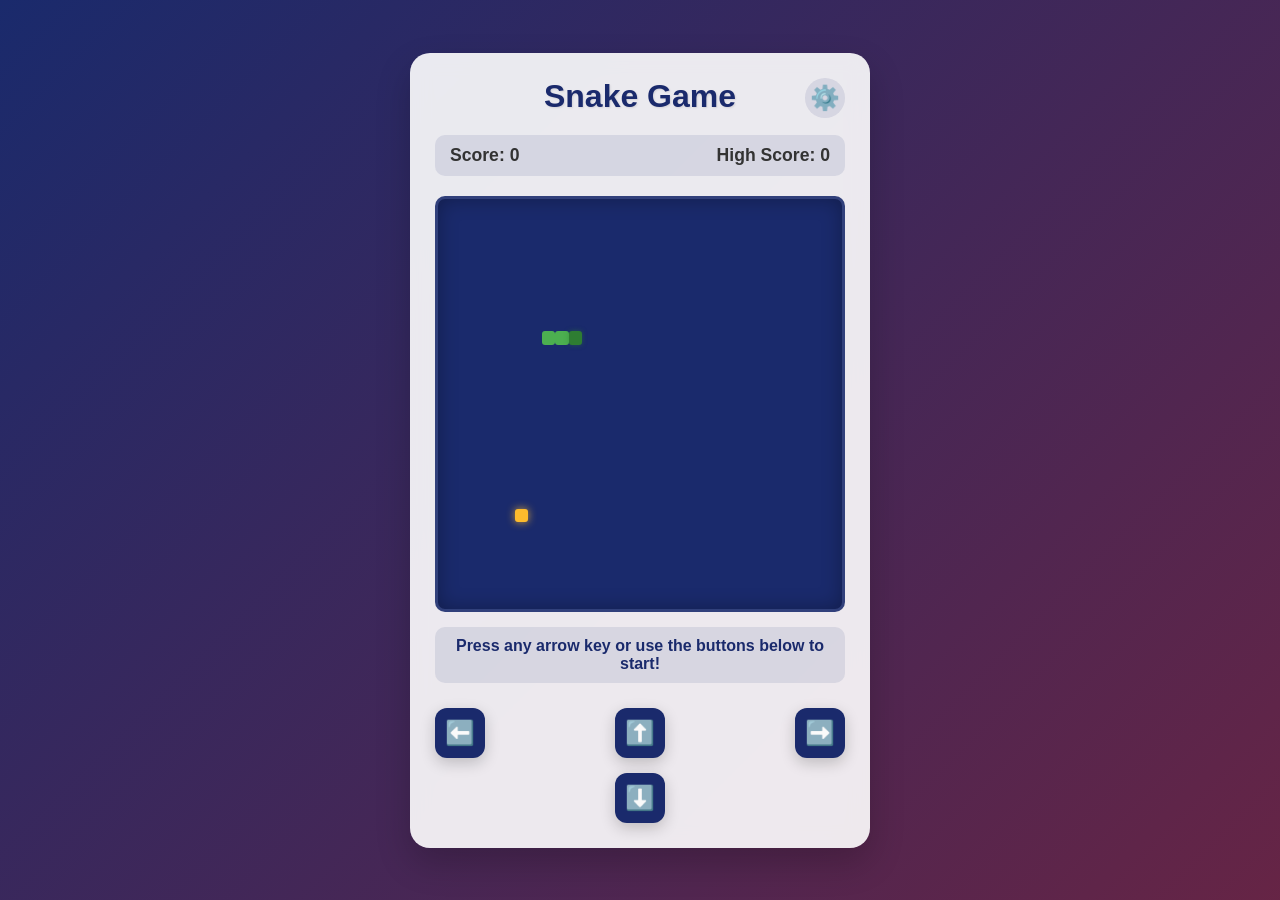
==== index.html @ b479d0c0 "Add Snake Game with customizable colors and 3-segment snake" ====
<!DOCTYPE html>
<html lang="en">
<head>
    <meta charset="UTF-8">
    <meta name="viewport" content="width=device-width, initial-scale=1.0">
    <title>Snake Game</title>
    <link rel="stylesheet" href="style.css">
</head>
<body>
    <div class="game-container">
        <h1>Snake Game</h1>
        
        <div class="settings-btn" id="settings-btn">⚙️</div>
        
        <div class="settings-panel" id="settings-panel">
            <h3>Game Settings</h3>
            <div class="setting">
                <label for="snake-color">Snake Color:</label>
                <div class="color-options">
                    <div class="color-option snake-color selected" data-color="#4CAF50" style="background-color: #4CAF50;"></div>
                    <div class="color-option snake-color" data-color="#3a86ff" style="background-color: #3a86ff;"></div>
                    <div class="color-option snake-color" data-color="#ff006e" style="background-color: #ff006e;"></div>
                    <div class="color-option snake-color" data-color="#ffbe0b" style="background-color: #ffbe0b;"></div>
                </div>
            </div>
            <div class="setting">
                <label for="food-color">Food Color:</label>
                <div class="color-options">
                    <div class="color-option food-color selected" data-color="#fdbb2d" style="background-color: #fdbb2d;"></div>
                    <div class="color-option food-color" data-color="#ff006e" style="background-color: #ff006e;"></div>
                    <div class="color-option food-color" data-color="#3a86ff" style="background-color: #3a86ff;"></div>
                    <div class="color-option food-color" data-color="#8338ec" style="background-color: #8338ec;"></div>
                </div>
            </div>
            <div class="setting">
                <label for="bg-color">Background Color:</label>
                <div class="color-options">
                    <div class="color-option bg-color selected" data-color="#1a2a6c" style="background-color: #1a2a6c;"></div>
                    <div class="color-option bg-color" data-color="#212837" style="background-color: #212837;"></div>
                    <div class="color-option bg-color" data-color="#3a0ca3" style="background-color: #3a0ca3;"></div>
                    <div class="color-option bg-color" data-color="#2b2d42" style="background-color: #2b2d42;"></div>
                </div>
            </div>
            <button id="close-settings">Apply & Close</button>
        </div>
        
        <div class="game-details">
            <div class="score">Score: <span id="score">0</span></div>
            <div class="high-score">High Score: <span id="high-score">0</span></div>
        </div>
        <div class="play-board"></div>
        <div class="start-message">Press any arrow key or use the buttons below to start!</div>
        <div class="controls">
            <div data-key="ArrowLeft" class="control-btn">⬅️</div>
            <div class="controls-group">
                <div data-key="ArrowUp" class="control-btn">⬆️</div>
                <div data-key="ArrowDown" class="control-btn">⬇️</div>
            </div>
            <div data-key="ArrowRight" class="control-btn">➡️</div>
        </div>
    </div>
    
    <script src="script.js"></script>
</body>
</html>
---- style.css ----
* {
    margin: 0;
    padding: 0;
    box-sizing: border-box;
    font-family: 'Segoe UI', Tahoma, Geneva, Verdana, sans-serif;
}

:root {
    --snake-color: #4CAF50;
    --snake-head-color: #2E7D32;
    --food-color: #fdbb2d;
    --board-color: #1a2a6c;
}

body {
    display: flex;
    align-items: center;
    justify-content: center;
    min-height: 100vh;
    background: linear-gradient(135deg, #1a2a6c, #b21f1f, #fdbb2d);
    background-size: 400% 400%;
    animation: gradient 15s ease infinite;
}

@keyframes gradient {
    0% {
        background-position: 0% 50%;
    }
    50% {
        background-position: 100% 50%;
    }
    100% {
        background-position: 0% 50%;
    }
}

.game-container {
    width: 90%;
    max-width: 460px;
    background: rgba(255, 255, 255, 0.9);
    border-radius: 20px;
    padding: 25px;
    box-shadow: 0 15px 35px rgba(0, 0, 0, 0.2);
    backdrop-filter: blur(10px);
    transition: all 0.3s ease;
    position: relative;
}

.game-container h1 {
    font-size: 2rem;
    text-align: center;
    color: #1a2a6c;
    margin-bottom: 20px;
    text-shadow: 1px 1px 2px rgba(0, 0, 0, 0.1);
}

.settings-btn {
    position: absolute;
    top: 25px;
    right: 25px;
    font-size: 1.5rem;
    cursor: pointer;
    background: rgba(26, 42, 108, 0.1);
    width: 40px;
    height: 40px;
    border-radius: 50%;
    display: flex;
    align-items: center;
    justify-content: center;
    transition: all 0.3s ease;
}

.settings-btn:hover {
    transform: rotate(30deg);
    background: rgba(26, 42, 108, 0.2);
}

.settings-panel {
    position: absolute;
    top: 0;
    left: 0;
    width: 100%;
    height: 100%;
    background: rgba(255, 255, 255, 0.97);
    border-radius: 20px;
    padding: 25px;
    z-index: 10;
    display: none;
    flex-direction: column;
    animation: fadeIn 0.3s ease;
}

.settings-panel.active {
    display: flex;
}

.settings-panel h3 {
    font-size: 1.5rem;
    color: #1a2a6c;
    margin-bottom: 20px;
    text-align: center;
}

.setting {
    margin-bottom: 20px;
}

.setting label {
    display: block;
    font-size: 1rem;
    color: #333;
    margin-bottom: 10px;
    font-weight: 600;
}

.color-options {
    display: flex;
    gap: 15px;
    flex-wrap: wrap;
}

.color-option {
    width: 40px;
    height: 40px;
    border-radius: 8px;
    cursor: pointer;
    transition: all 0.2s ease;
    border: 3px solid transparent;
}

.color-option:hover {
    transform: scale(1.1);
}

.color-option.selected {
    border-color: #333;
    transform: scale(1.1);
}

#close-settings {
    background: #4CAF50;
    color: white;
    border: none;
    padding: 12px 25px;
    font-size: 1.1rem;
    border-radius: 30px;
    cursor: pointer;
    box-shadow: 0 5px 15px rgba(0, 0, 0, 0.2);
    transition: all 0.2s ease;
    margin-top: auto;
    align-self: center;
}

#close-settings:hover {
    background: #2E7D32;
    transform: translateY(-3px);
}

.game-details {
    display: flex;
    justify-content: space-between;
    margin-bottom: 20px;
    font-size: 1.1rem;
    font-weight: 600;
    color: #333;
    background: rgba(26, 42, 108, 0.1);
    padding: 10px 15px;
    border-radius: 10px;
}

.score, .high-score {
    position: relative;
    transition: all 0.3s ease;
}

.score-updated {
    animation: scoreUpdate 0.3s ease;
}

@keyframes scoreUpdate {
    0% { transform: scale(1); }
    50% { transform: scale(1.3); color: #4CAF50; }
    100% { transform: scale(1); }
}

.play-board {
    width: 100%;
    height: 0;
    padding-bottom: 100%;
    position: relative;
    background: var(--board-color);
    border-radius: 10px;
    overflow: hidden;
    box-shadow: inset 0 0 20px rgba(0, 0, 0, 0.3);
    border: 3px solid rgba(255, 255, 255, 0.1);
}

.play-board .food {
    position: absolute;
    background: var(--food-color);
    width: 3.333%;
    height: 3.333%;
    border-radius: 3px;
    z-index: 2;
    box-shadow: 0 0 8px rgba(253, 187, 45, 0.8);
    transition: all 0.1s ease;
}

.play-board .snake {
    position: absolute;
    background: var(--snake-color);
    width: 3.333%;
    height: 3.333%;
    border-radius: 3px;
    z-index: 1;
    transition: all 0.1s ease;
}

.play-board .snake-head {
    position: absolute;
    background: var(--snake-head-color);
    width: 3.333%;
    height: 3.333%;
    border-radius: 3px;
    z-index: 3;
    box-shadow: 0 0 5px rgba(46, 125, 50, 0.5);
    transition: all 0.1s ease;
}

.game-over {
    position: absolute;
    top: 0;
    left: 0;
    width: 100%;
    height: 100%;
    background: rgba(0, 0, 0, 0.8);
    display: flex;
    flex-direction: column;
    justify-content: center;
    align-items: center;
    color: white;
    border-radius: 10px;
    animation: fadeIn 0.5s ease;
}

@keyframes fadeIn {
    from { opacity: 0; }
    to { opacity: 1; }
}

.game-over h2 {
    font-size: 2.5rem;
    margin-bottom: 15px;
    color: #fdbb2d;
    text-shadow: 0 0 10px rgba(253, 187, 45, 0.5);
}

.game-over p {
    font-size: 1.2rem;
    margin-bottom: 25px;
}

.game-over button {
    background: #4CAF50;
    color: white;
    border: none;
    padding: 12px 25px;
    font-size: 1.1rem;
    border-radius: 30px;
    cursor: pointer;
    box-shadow: 0 5px 15px rgba(0, 0, 0, 0.3);
    transition: all 0.2s ease;
}

.game-over button:hover {
    background: #2E7D32;
    transform: translateY(-3px);
    box-shadow: 0 8px 20px rgba(0, 0, 0, 0.4);
}

.game-over button:active {
    transform: translateY(0);
    box-shadow: 0 3px 10px rgba(0, 0, 0, 0.3);
}

.start-message {
    text-align: center;
    margin-top: 15px;
    margin-bottom: 15px;
    color: #1a2a6c;
    font-weight: 600;
    font-size: 1rem;
    padding: 10px;
    background: rgba(26, 42, 108, 0.1);
    border-radius: 10px;
    animation: pulse 2s infinite;
}

@keyframes pulse {
    0% {
        opacity: 0.8;
    }
    50% {
        opacity: 1;
    }
    100% {
        opacity: 0.8;
    }
}

.controls {
    display: flex;
    justify-content: space-between;
    margin-top: 25px;
}

.control-btn {
    background: #1a2a6c;
    color: white;
    border: none;
    height: 50px;
    width: 50px;
    border-radius: 12px;
    display: flex;
    align-items: center;
    justify-content: center;
    cursor: pointer;
    font-size: 1.5rem;
    box-shadow: 0 5px 15px rgba(0, 0, 0, 0.2);
    user-select: none;
    transition: all 0.2s ease;
}

.controls-group {
    display: flex;
    flex-direction: column;
    gap: 15px;
}

.control-btn:active {
    transform: scale(0.9) translateY(3px);
    box-shadow: 0 2px 5px rgba(0, 0, 0, 0.2);
    background-color: #b21f1f;
}

@media screen and (max-width: 800px) {
    .game-container {
        width: 95%;
        padding: 20px;
    }
    
    .game-container h1 {
        font-size: 1.7rem;
    }
    
    .game-details {
        font-size: 0.9rem;
        padding: 8px 12px;
    }
    
    .control-btn {
        height: 45px;
        width: 45px;
        font-size: 1.3rem;
    }
    
    .game-over h2 {
        font-size: 2rem;
    }
    
    .game-over p {
        font-size: 1rem;
    }
    
    .game-over button {
        padding: 10px 20px;
        font-size: 1rem;
    }
    
    .settings-btn {
        top: 20px;
        right: 20px;
        width: 35px;
        height: 35px;
        font-size: 1.3rem;
    }
    
    .color-option {
        width: 35px;
        height: 35px;
    }
}
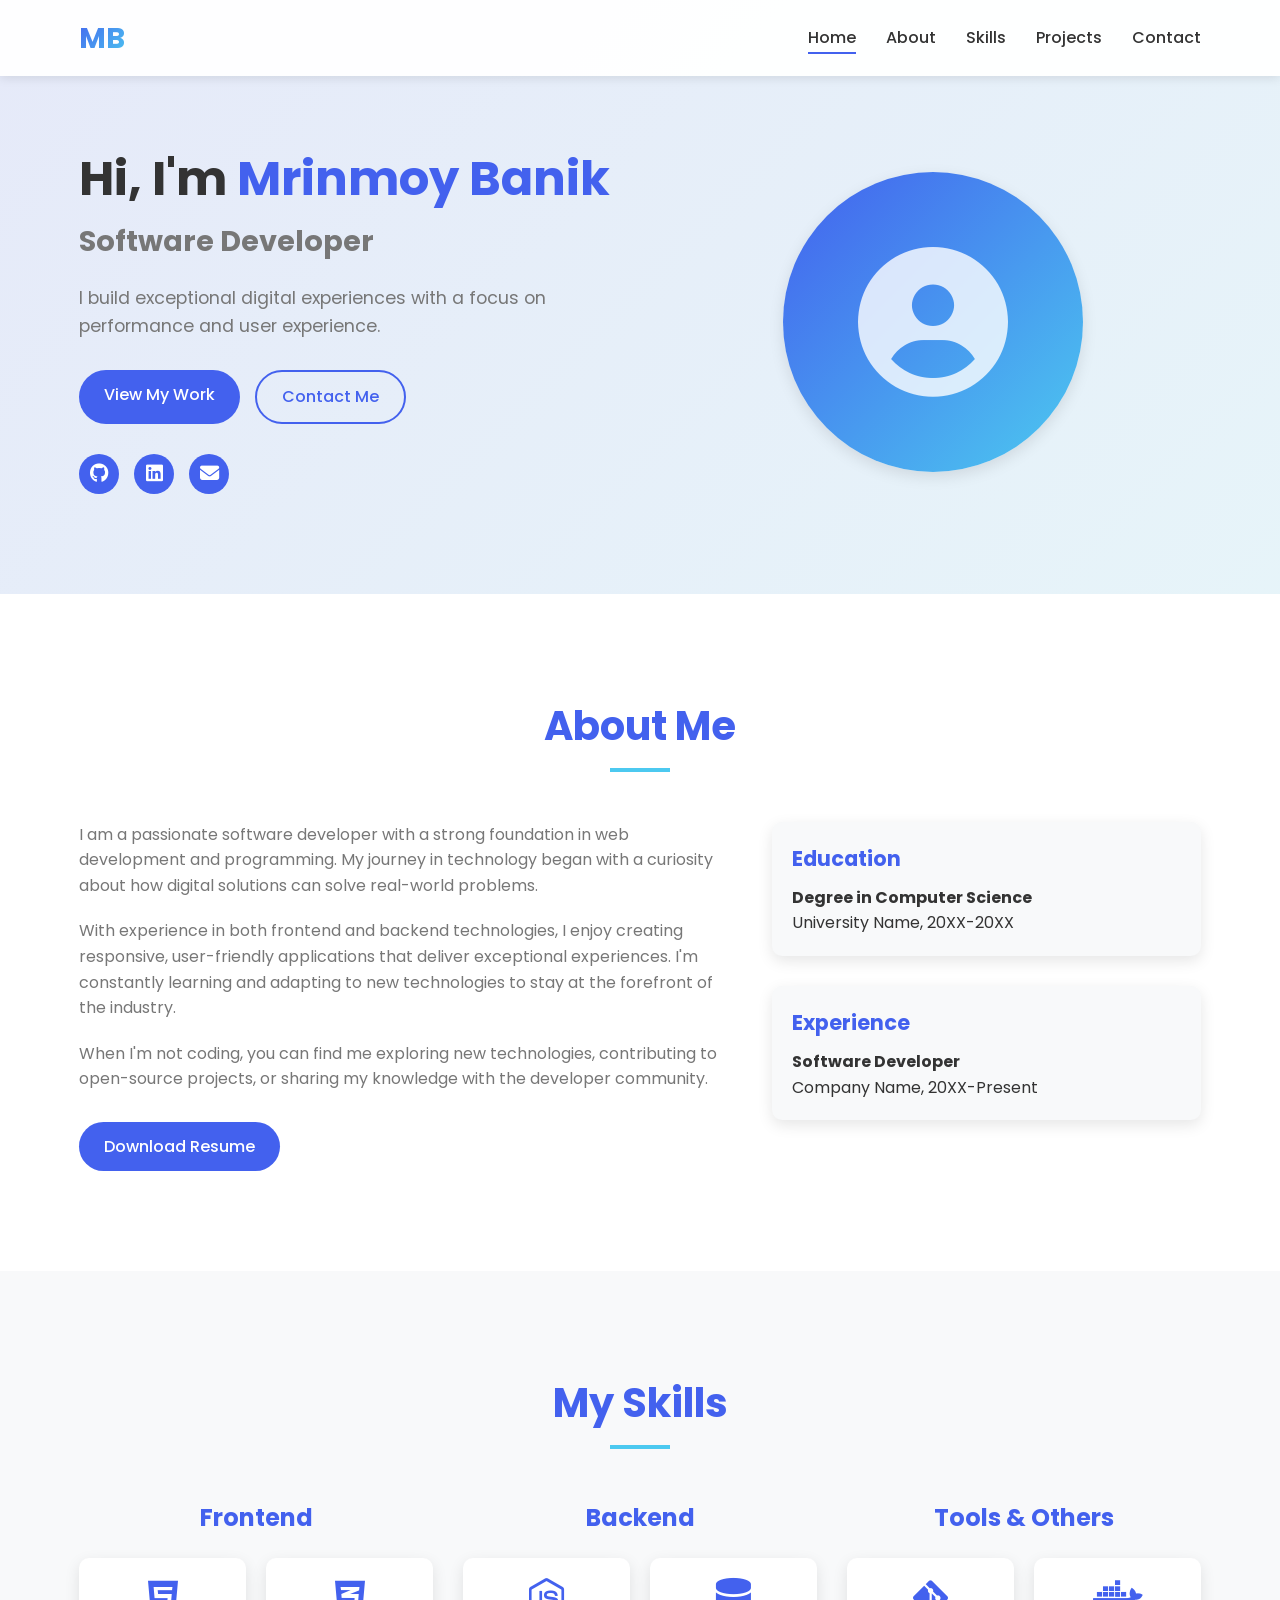
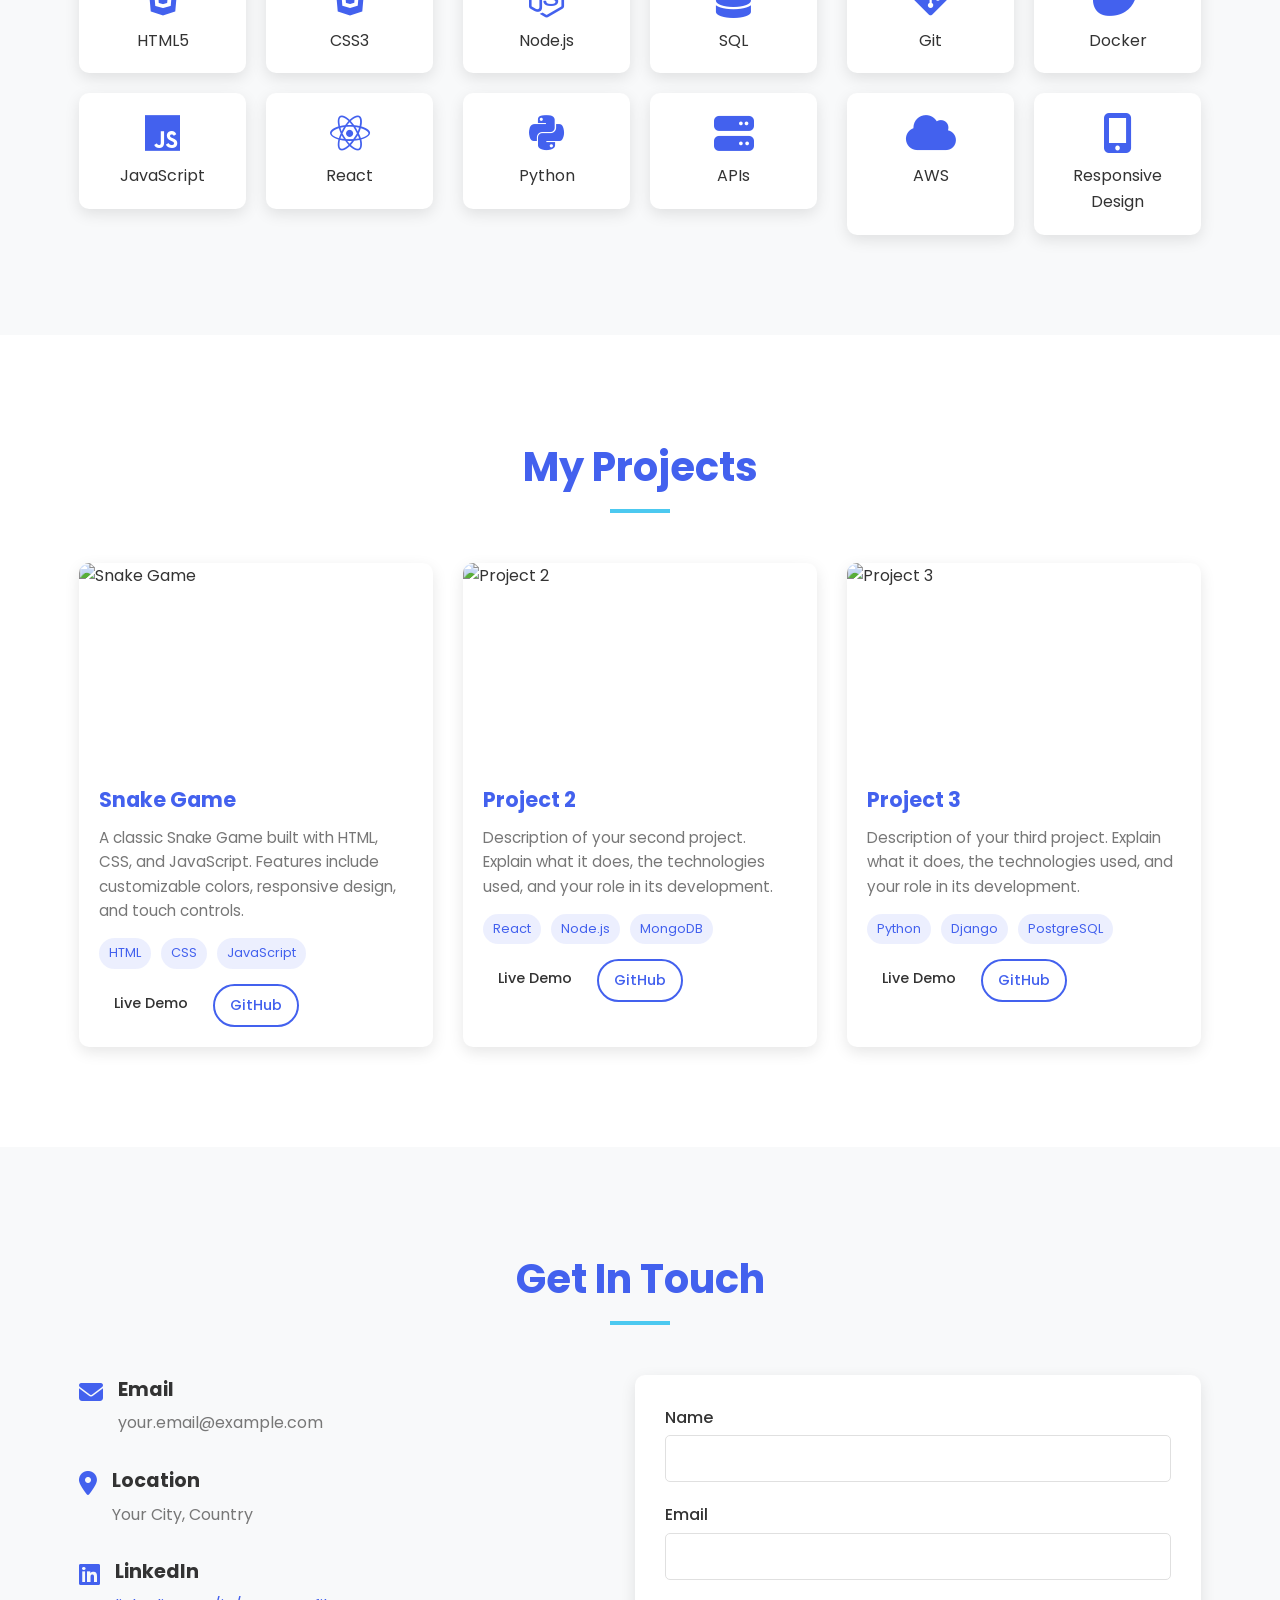
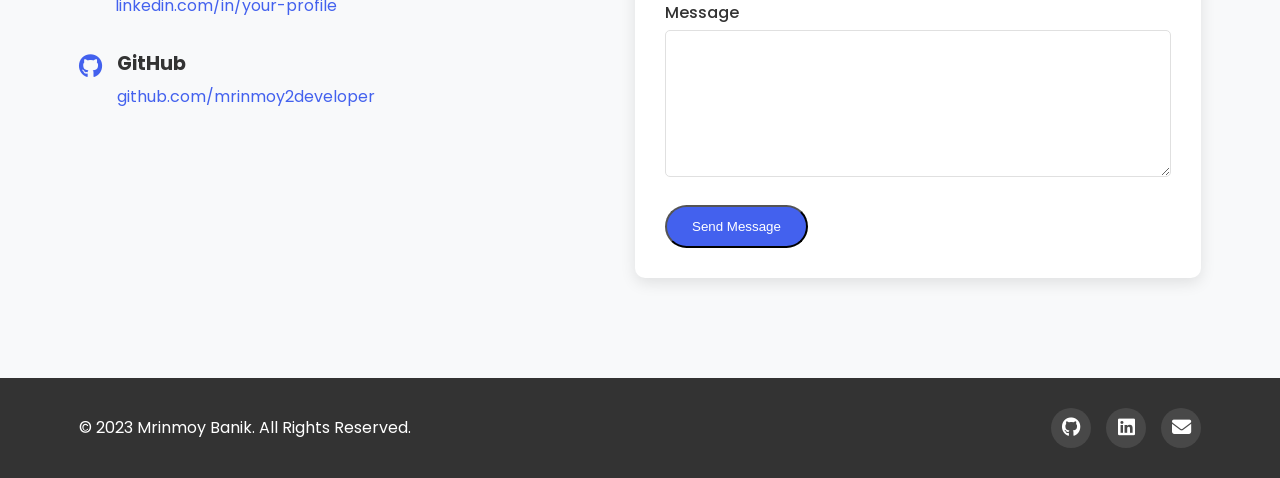
==== commit ca455099: "Create professional portfolio website and move Snake Game to projects directory" ====
--- a/index.html
+++ b/index.html
@@ -3,63 +3,310 @@
 <head>
     <meta charset="UTF-8">
     <meta name="viewport" content="width=device-width, initial-scale=1.0">
-    <title>Snake Game</title>
+    <title>Mrinmoy Banik - Portfolio</title>
+    <link rel="stylesheet" href="https://cdnjs.cloudflare.com/ajax/libs/font-awesome/6.4.0/css/all.min.css">
     <link rel="stylesheet" href="style.css">
+    <link rel="preconnect" href="https://fonts.googleapis.com">
+    <link rel="preconnect" href="https://fonts.gstatic.com" crossorigin>
+    <link href="https://fonts.googleapis.com/css2?family=Poppins:wght@300;400;500;600;700&display=swap" rel="stylesheet">
 </head>
 <body>
-    <div class="game-container">
-        <h1>Snake Game</h1>
-        
-        <div class="settings-btn" id="settings-btn">⚙️</div>
-        
-        <div class="settings-panel" id="settings-panel">
-            <h3>Game Settings</h3>
-            <div class="setting">
-                <label for="snake-color">Snake Color:</label>
-                <div class="color-options">
-                    <div class="color-option snake-color selected" data-color="#4CAF50" style="background-color: #4CAF50;"></div>
-                    <div class="color-option snake-color" data-color="#3a86ff" style="background-color: #3a86ff;"></div>
-                    <div class="color-option snake-color" data-color="#ff006e" style="background-color: #ff006e;"></div>
-                    <div class="color-option snake-color" data-color="#ffbe0b" style="background-color: #ffbe0b;"></div>
-                </div>
-            </div>
-            <div class="setting">
-                <label for="food-color">Food Color:</label>
-                <div class="color-options">
-                    <div class="color-option food-color selected" data-color="#fdbb2d" style="background-color: #fdbb2d;"></div>
-                    <div class="color-option food-color" data-color="#ff006e" style="background-color: #ff006e;"></div>
-                    <div class="color-option food-color" data-color="#3a86ff" style="background-color: #3a86ff;"></div>
-                    <div class="color-option food-color" data-color="#8338ec" style="background-color: #8338ec;"></div>
-                </div>
-            </div>
-            <div class="setting">
-                <label for="bg-color">Background Color:</label>
-                <div class="color-options">
-                    <div class="color-option bg-color selected" data-color="#1a2a6c" style="background-color: #1a2a6c;"></div>
-                    <div class="color-option bg-color" data-color="#212837" style="background-color: #212837;"></div>
-                    <div class="color-option bg-color" data-color="#3a0ca3" style="background-color: #3a0ca3;"></div>
-                    <div class="color-option bg-color" data-color="#2b2d42" style="background-color: #2b2d42;"></div>
-                </div>
-            </div>
-            <button id="close-settings">Apply & Close</button>
-        </div>
-        
-        <div class="game-details">
-            <div class="score">Score: <span id="score">0</span></div>
-            <div class="high-score">High Score: <span id="high-score">0</span></div>
-        </div>
-        <div class="play-board"></div>
-        <div class="start-message">Press any arrow key or use the buttons below to start!</div>
-        <div class="controls">
-            <div data-key="ArrowLeft" class="control-btn">⬅️</div>
-            <div class="controls-group">
-                <div data-key="ArrowUp" class="control-btn">⬆️</div>
-                <div data-key="ArrowDown" class="control-btn">⬇️</div>
-            </div>
-            <div data-key="ArrowRight" class="control-btn">➡️</div>
-        </div>
-    </div>
-    
+    <!-- Header Section -->
+    <header>
+        <div class="container">
+            <nav>
+                <div class="logo">MB</div>
+                <ul class="nav-links">
+                    <li><a href="#home" class="active">Home</a></li>
+                    <li><a href="#about">About</a></li>
+                    <li><a href="#skills">Skills</a></li>
+                    <li><a href="#projects">Projects</a></li>
+                    <li><a href="#contact">Contact</a></li>
+                </ul>
+                <div class="hamburger">
+                    <span></span>
+                    <span></span>
+                    <span></span>
+                </div>
+            </nav>
+        </div>
+    </header>
+
+    <!-- Hero Section -->
+    <section id="home" class="hero">
+        <div class="container">
+            <div class="hero-content">
+                <h1>Hi, I'm <span class="highlight">Mrinmoy Banik</span></h1>
+                <h2>Software Developer</h2>
+                <p>I build exceptional digital experiences with a focus on performance and user experience.</p>
+                <div class="cta-buttons">
+                    <a href="#projects" class="btn primary-btn">View My Work</a>
+                    <a href="#contact" class="btn secondary-btn">Contact Me</a>
+                </div>
+                <div class="social-links">
+                    <a href="https://github.com/mrinmoy2developer" target="_blank"><i class="fab fa-github"></i></a>
+                    <a href="https://linkedin.com/in/your-linkedin" target="_blank"><i class="fab fa-linkedin"></i></a>
+                    <a href="mailto:your.email@example.com"><i class="fas fa-envelope"></i></a>
+                </div>
+            </div>
+            <div class="hero-image">
+                <div class="image-placeholder">
+                    <!-- Replace with your profile image -->
+                    <i class="fas fa-user-circle"></i>
+                </div>
+            </div>
+        </div>
+    </section>
+
+    <!-- About Section -->
+    <section id="about" class="about">
+        <div class="container">
+            <div class="section-header">
+                <h2>About Me</h2>
+                <div class="underline"></div>
+            </div>
+            <div class="about-content">
+                <div class="about-text">
+                    <p>I am a passionate software developer with a strong foundation in web development and programming. My journey in technology began with a curiosity about how digital solutions can solve real-world problems.</p>
+                    <p>With experience in both frontend and backend technologies, I enjoy creating responsive, user-friendly applications that deliver exceptional experiences. I'm constantly learning and adapting to new technologies to stay at the forefront of the industry.</p>
+                    <p>When I'm not coding, you can find me exploring new technologies, contributing to open-source projects, or sharing my knowledge with the developer community.</p>
+                    <div class="resume-link">
+                        <a href="resume.pdf" class="btn primary-btn" target="_blank">Download Resume</a>
+                    </div>
+                </div>
+                <div class="about-details">
+                    <div class="detail-item">
+                        <h3>Education</h3>
+                        <p><strong>Degree in Computer Science</strong></p>
+                        <p>University Name, 20XX-20XX</p>
+                    </div>
+                    <div class="detail-item">
+                        <h3>Experience</h3>
+                        <p><strong>Software Developer</strong></p>
+                        <p>Company Name, 20XX-Present</p>
+                    </div>
+                </div>
+            </div>
+        </div>
+    </section>
+
+    <!-- Skills Section -->
+    <section id="skills" class="skills">
+        <div class="container">
+            <div class="section-header">
+                <h2>My Skills</h2>
+                <div class="underline"></div>
+            </div>
+            <div class="skills-content">
+                <div class="skill-category">
+                    <h3>Frontend</h3>
+                    <div class="skills-grid">
+                        <div class="skill-item">
+                            <i class="fab fa-html5"></i>
+                            <p>HTML5</p>
+                        </div>
+                        <div class="skill-item">
+                            <i class="fab fa-css3-alt"></i>
+                            <p>CSS3</p>
+                        </div>
+                        <div class="skill-item">
+                            <i class="fab fa-js"></i>
+                            <p>JavaScript</p>
+                        </div>
+                        <div class="skill-item">
+                            <i class="fab fa-react"></i>
+                            <p>React</p>
+                        </div>
+                    </div>
+                </div>
+                <div class="skill-category">
+                    <h3>Backend</h3>
+                    <div class="skills-grid">
+                        <div class="skill-item">
+                            <i class="fab fa-node-js"></i>
+                            <p>Node.js</p>
+                        </div>
+                        <div class="skill-item">
+                            <i class="fas fa-database"></i>
+                            <p>SQL</p>
+                        </div>
+                        <div class="skill-item">
+                            <i class="fab fa-python"></i>
+                            <p>Python</p>
+                        </div>
+                        <div class="skill-item">
+                            <i class="fas fa-server"></i>
+                            <p>APIs</p>
+                        </div>
+                    </div>
+                </div>
+                <div class="skill-category">
+                    <h3>Tools & Others</h3>
+                    <div class="skills-grid">
+                        <div class="skill-item">
+                            <i class="fab fa-git-alt"></i>
+                            <p>Git</p>
+                        </div>
+                        <div class="skill-item">
+                            <i class="fab fa-docker"></i>
+                            <p>Docker</p>
+                        </div>
+                        <div class="skill-item">
+                            <i class="fas fa-cloud"></i>
+                            <p>AWS</p>
+                        </div>
+                        <div class="skill-item">
+                            <i class="fas fa-mobile-alt"></i>
+                            <p>Responsive Design</p>
+                        </div>
+                    </div>
+                </div>
+            </div>
+        </div>
+    </section>
+
+    <!-- Projects Section -->
+    <section id="projects" class="projects">
+        <div class="container">
+            <div class="section-header">
+                <h2>My Projects</h2>
+                <div class="underline"></div>
+            </div>
+            <div class="projects-grid">
+                <div class="project-card">
+                    <div class="project-image">
+                        <img src="https://via.placeholder.com/600x400" alt="Snake Game">
+                    </div>
+                    <div class="project-content">
+                        <h3>Snake Game</h3>
+                        <p>A classic Snake Game built with HTML, CSS, and JavaScript. Features include customizable colors, responsive design, and touch controls.</p>
+                        <div class="project-tags">
+                            <span>HTML</span>
+                            <span>CSS</span>
+                            <span>JavaScript</span>
+                        </div>
+                        <div class="project-links">
+                            <a href="projects/snake-game/" class="btn small-btn">Live Demo</a>
+                            <a href="https://github.com/mrinmoy2developer/mrinmoy2developer.github.io/tree/main/projects/snake-game" class="btn small-btn secondary-btn">GitHub</a>
+                        </div>
+                    </div>
+                </div>
+                
+                <!-- Add more project cards as needed -->
+                <div class="project-card">
+                    <div class="project-image">
+                        <img src="https://via.placeholder.com/600x400" alt="Project 2">
+                    </div>
+                    <div class="project-content">
+                        <h3>Project 2</h3>
+                        <p>Description of your second project. Explain what it does, the technologies used, and your role in its development.</p>
+                        <div class="project-tags">
+                            <span>React</span>
+                            <span>Node.js</span>
+                            <span>MongoDB</span>
+                        </div>
+                        <div class="project-links">
+                            <a href="#" class="btn small-btn">Live Demo</a>
+                            <a href="#" class="btn small-btn secondary-btn">GitHub</a>
+                        </div>
+                    </div>
+                </div>
+                
+                <div class="project-card">
+                    <div class="project-image">
+                        <img src="https://via.placeholder.com/600x400" alt="Project 3">
+                    </div>
+                    <div class="project-content">
+                        <h3>Project 3</h3>
+                        <p>Description of your third project. Explain what it does, the technologies used, and your role in its development.</p>
+                        <div class="project-tags">
+                            <span>Python</span>
+                            <span>Django</span>
+                            <span>PostgreSQL</span>
+                        </div>
+                        <div class="project-links">
+                            <a href="#" class="btn small-btn">Live Demo</a>
+                            <a href="#" class="btn small-btn secondary-btn">GitHub</a>
+                        </div>
+                    </div>
+                </div>
+            </div>
+        </div>
+    </section>
+
+    <!-- Contact Section -->
+    <section id="contact" class="contact">
+        <div class="container">
+            <div class="section-header">
+                <h2>Get In Touch</h2>
+                <div class="underline"></div>
+            </div>
+            <div class="contact-content">
+                <div class="contact-info">
+                    <div class="contact-item">
+                        <i class="fas fa-envelope"></i>
+                        <div>
+                            <h3>Email</h3>
+                            <p>your.email@example.com</p>
+                        </div>
+                    </div>
+                    <div class="contact-item">
+                        <i class="fas fa-map-marker-alt"></i>
+                        <div>
+                            <h3>Location</h3>
+                            <p>Your City, Country</p>
+                        </div>
+                    </div>
+                    <div class="contact-item">
+                        <i class="fab fa-linkedin"></i>
+                        <div>
+                            <h3>LinkedIn</h3>
+                            <p><a href="https://linkedin.com/in/your-linkedin" target="_blank">linkedin.com/in/your-profile</a></p>
+                        </div>
+                    </div>
+                    <div class="contact-item">
+                        <i class="fab fa-github"></i>
+                        <div>
+                            <h3>GitHub</h3>
+                            <p><a href="https://github.com/mrinmoy2developer" target="_blank">github.com/mrinmoy2developer</a></p>
+                        </div>
+                    </div>
+                </div>
+                <div class="contact-form">
+                    <form id="contactForm">
+                        <div class="form-group">
+                            <label for="name">Name</label>
+                            <input type="text" id="name" name="name" required>
+                        </div>
+                        <div class="form-group">
+                            <label for="email">Email</label>
+                            <input type="email" id="email" name="email" required>
+                        </div>
+                        <div class="form-group">
+                            <label for="message">Message</label>
+                            <textarea id="message" name="message" rows="5" required></textarea>
+                        </div>
+                        <button type="submit" class="btn primary-btn">Send Message</button>
+                    </form>
+                </div>
+            </div>
+        </div>
+    </section>
+
+    <!-- Footer -->
+    <footer>
+        <div class="container">
+            <div class="footer-content">
+                <p>&copy; 2023 Mrinmoy Banik. All Rights Reserved.</p>
+                <div class="social-links">
+                    <a href="https://github.com/mrinmoy2developer" target="_blank"><i class="fab fa-github"></i></a>
+                    <a href="https://linkedin.com/in/your-linkedin" target="_blank"><i class="fab fa-linkedin"></i></a>
+                    <a href="mailto:your.email@example.com"><i class="fas fa-envelope"></i></a>
+                </div>
+            </div>
+        </div>
+    </footer>
+
     <script src="script.js"></script>
 </body>
 </html> 
--- a/style.css
+++ b/style.css
@@ -1,392 +1,638 @@
+/* Base Styles */
+:root {
+    --primary-color: #4361ee;
+    --secondary-color: #3a0ca3;
+    --accent-color: #4cc9f0;
+    --text-color: #333;
+    --light-text: #777;
+    --bg-color: #f8f9fa;
+    --card-bg: #ffffff;
+    --border-color: #e0e0e0;
+    --shadow: 0 5px 15px rgba(0, 0, 0, 0.1);
+    --transition: all 0.3s ease;
+}
+
 * {
     margin: 0;
     padding: 0;
     box-sizing: border-box;
-    font-family: 'Segoe UI', Tahoma, Geneva, Verdana, sans-serif;
-}
-
-:root {
-    --snake-color: #4CAF50;
-    --snake-head-color: #2E7D32;
-    --food-color: #fdbb2d;
-    --board-color: #1a2a6c;
+}
+
+html {
+    scroll-behavior: smooth;
 }
 
 body {
+    font-family: 'Poppins', sans-serif;
+    line-height: 1.6;
+    color: var(--text-color);
+    background-color: var(--bg-color);
+}
+
+a {
+    text-decoration: none;
+    color: inherit;
+}
+
+ul {
+    list-style: none;
+}
+
+img {
+    max-width: 100%;
+    height: auto;
+}
+
+.container {
+    width: 90%;
+    max-width: 1200px;
+    margin: 0 auto;
+    padding: 0 15px;
+}
+
+.section-header {
+    text-align: center;
+    margin-bottom: 50px;
+}
+
+.section-header h2 {
+    font-size: 2.5rem;
+    color: var(--primary-color);
+    margin-bottom: 10px;
+}
+
+.underline {
+    height: 4px;
+    width: 60px;
+    background: var(--accent-color);
+    margin: 0 auto;
+}
+
+.btn {
+    display: inline-block;
+    padding: 12px 25px;
+    border-radius: 30px;
+    font-weight: 500;
+    cursor: pointer;
+    transition: var(--transition);
+    text-align: center;
+}
+
+.primary-btn {
+    background: var(--primary-color);
+    color: white;
+}
+
+.primary-btn:hover {
+    background: var(--secondary-color);
+    transform: translateY(-3px);
+    box-shadow: var(--shadow);
+}
+
+.secondary-btn {
+    background: transparent;
+    color: var(--primary-color);
+    border: 2px solid var(--primary-color);
+}
+
+.secondary-btn:hover {
+    background: var(--primary-color);
+    color: white;
+    transform: translateY(-3px);
+    box-shadow: var(--shadow);
+}
+
+.small-btn {
+    padding: 8px 15px;
+    font-size: 0.9rem;
+}
+
+.highlight {
+    color: var(--primary-color);
+}
+
+/* Header Styles */
+header {
+    position: fixed;
+    top: 0;
+    left: 0;
+    width: 100%;
+    background: rgba(255, 255, 255, 0.95);
+    box-shadow: 0 2px 10px rgba(0, 0, 0, 0.1);
+    z-index: 1000;
+    padding: 15px 0;
+    transition: var(--transition);
+}
+
+header.scrolled {
+    padding: 10px 0;
+    background: rgba(255, 255, 255, 0.98);
+}
+
+nav {
+    display: flex;
+    justify-content: space-between;
+    align-items: center;
+}
+
+.logo {
+    font-size: 1.8rem;
+    font-weight: 700;
+    color: var(--primary-color);
+    background: linear-gradient(135deg, var(--primary-color), var(--accent-color));
+    -webkit-background-clip: text;
+    -webkit-text-fill-color: transparent;
+}
+
+.nav-links {
+    display: flex;
+    gap: 30px;
+}
+
+.nav-links a {
+    font-weight: 500;
+    position: relative;
+    padding: 5px 0;
+}
+
+.nav-links a::after {
+    content: '';
+    position: absolute;
+    bottom: 0;
+    left: 0;
+    width: 0;
+    height: 2px;
+    background: var(--primary-color);
+    transition: var(--transition);
+}
+
+.nav-links a:hover::after,
+.nav-links a.active::after {
+    width: 100%;
+}
+
+.hamburger {
+    display: none;
+    cursor: pointer;
+}
+
+.hamburger span {
+    display: block;
+    width: 25px;
+    height: 3px;
+    background: var(--primary-color);
+    margin: 5px 0;
+    transition: var(--transition);
+}
+
+/* Hero Section */
+.hero {
+    padding: 150px 0 100px;
+    background: linear-gradient(135deg, rgba(67, 97, 238, 0.1), rgba(76, 201, 240, 0.1));
+}
+
+.hero .container {
+    display: flex;
+    align-items: center;
+    justify-content: space-between;
+    gap: 50px;
+}
+
+.hero-content {
+    flex: 1;
+}
+
+.hero-content h1 {
+    font-size: 3rem;
+    margin-bottom: 10px;
+    line-height: 1.2;
+}
+
+.hero-content h2 {
+    font-size: 1.8rem;
+    color: var(--light-text);
+    margin-bottom: 20px;
+}
+
+.hero-content p {
+    font-size: 1.1rem;
+    margin-bottom: 30px;
+    color: var(--light-text);
+}
+
+.cta-buttons {
+    display: flex;
+    gap: 15px;
+    margin-bottom: 30px;
+}
+
+.social-links {
+    display: flex;
+    gap: 15px;
+}
+
+.social-links a {
     display: flex;
     align-items: center;
     justify-content: center;
-    min-height: 100vh;
-    background: linear-gradient(135deg, #1a2a6c, #b21f1f, #fdbb2d);
-    background-size: 400% 400%;
-    animation: gradient 15s ease infinite;
-}
-
-@keyframes gradient {
-    0% {
-        background-position: 0% 50%;
-    }
-    50% {
-        background-position: 100% 50%;
-    }
-    100% {
-        background-position: 0% 50%;
-    }
-}
-
-.game-container {
-    width: 90%;
-    max-width: 460px;
-    background: rgba(255, 255, 255, 0.9);
-    border-radius: 20px;
-    padding: 25px;
-    box-shadow: 0 15px 35px rgba(0, 0, 0, 0.2);
-    backdrop-filter: blur(10px);
-    transition: all 0.3s ease;
-    position: relative;
-}
-
-.game-container h1 {
-    font-size: 2rem;
-    text-align: center;
-    color: #1a2a6c;
-    margin-bottom: 20px;
-    text-shadow: 1px 1px 2px rgba(0, 0, 0, 0.1);
-}
-
-.settings-btn {
-    position: absolute;
-    top: 25px;
-    right: 25px;
-    font-size: 1.5rem;
-    cursor: pointer;
-    background: rgba(26, 42, 108, 0.1);
     width: 40px;
     height: 40px;
     border-radius: 50%;
+    background: var(--primary-color);
+    color: white;
+    font-size: 1.2rem;
+    transition: var(--transition);
+}
+
+.social-links a:hover {
+    transform: translateY(-5px);
+    background: var(--secondary-color);
+}
+
+.hero-image {
+    flex: 1;
+    display: flex;
+    justify-content: center;
+    align-items: center;
+}
+
+.image-placeholder {
+    width: 300px;
+    height: 300px;
+    border-radius: 50%;
+    background: linear-gradient(135deg, var(--primary-color), var(--accent-color));
     display: flex;
     align-items: center;
     justify-content: center;
-    transition: all 0.3s ease;
-}
-
-.settings-btn:hover {
-    transform: rotate(30deg);
-    background: rgba(26, 42, 108, 0.2);
-}
-
-.settings-panel {
-    position: absolute;
-    top: 0;
-    left: 0;
+    box-shadow: var(--shadow);
+}
+
+.image-placeholder i {
+    font-size: 150px;
+    color: rgba(255, 255, 255, 0.8);
+}
+
+/* About Section */
+.about {
+    padding: 100px 0;
+    background: white;
+}
+
+.about-content {
+    display: flex;
+    gap: 50px;
+}
+
+.about-text {
+    flex: 3;
+}
+
+.about-text p {
+    margin-bottom: 20px;
+    color: var(--light-text);
+}
+
+.resume-link {
+    margin-top: 30px;
+}
+
+.about-details {
+    flex: 2;
+}
+
+.detail-item {
+    margin-bottom: 30px;
+    padding: 20px;
+    background: var(--bg-color);
+    border-radius: 10px;
+    box-shadow: var(--shadow);
+}
+
+.detail-item h3 {
+    color: var(--primary-color);
+    margin-bottom: 10px;
+    font-size: 1.3rem;
+}
+
+/* Skills Section */
+.skills {
+    padding: 100px 0;
+    background: var(--bg-color);
+}
+
+.skills-content {
+    display: flex;
+    flex-wrap: wrap;
+    gap: 30px;
+    justify-content: space-between;
+}
+
+.skill-category {
+    flex: 1;
+    min-width: 300px;
+}
+
+.skill-category h3 {
+    font-size: 1.5rem;
+    color: var(--primary-color);
+    margin-bottom: 20px;
+    text-align: center;
+}
+
+.skills-grid {
+    display: grid;
+    grid-template-columns: repeat(2, 1fr);
+    gap: 20px;
+}
+
+.skill-item {
+    background: white;
+    padding: 20px;
+    border-radius: 10px;
+    box-shadow: var(--shadow);
+    text-align: center;
+    transition: var(--transition);
+}
+
+.skill-item:hover {
+    transform: translateY(-5px);
+    box-shadow: 0 10px 20px rgba(0, 0, 0, 0.1);
+}
+
+.skill-item i {
+    font-size: 2.5rem;
+    color: var(--primary-color);
+    margin-bottom: 10px;
+}
+
+/* Projects Section */
+.projects {
+    padding: 100px 0;
+    background: white;
+}
+
+.projects-grid {
+    display: grid;
+    grid-template-columns: repeat(auto-fill, minmax(350px, 1fr));
+    gap: 30px;
+}
+
+.project-card {
+    background: var(--card-bg);
+    border-radius: 10px;
+    overflow: hidden;
+    box-shadow: var(--shadow);
+    transition: var(--transition);
+}
+
+.project-card:hover {
+    transform: translateY(-10px);
+    box-shadow: 0 15px 30px rgba(0, 0, 0, 0.15);
+}
+
+.project-image {
+    height: 200px;
+    overflow: hidden;
+}
+
+.project-image img {
     width: 100%;
     height: 100%;
-    background: rgba(255, 255, 255, 0.97);
+    object-fit: cover;
+    transition: var(--transition);
+}
+
+.project-card:hover .project-image img {
+    transform: scale(1.05);
+}
+
+.project-content {
+    padding: 20px;
+}
+
+.project-content h3 {
+    font-size: 1.3rem;
+    margin-bottom: 10px;
+    color: var(--primary-color);
+}
+
+.project-content p {
+    color: var(--light-text);
+    margin-bottom: 15px;
+    font-size: 0.95rem;
+}
+
+.project-tags {
+    display: flex;
+    flex-wrap: wrap;
+    gap: 10px;
+    margin-bottom: 15px;
+}
+
+.project-tags span {
+    background: rgba(67, 97, 238, 0.1);
+    color: var(--primary-color);
+    padding: 5px 10px;
     border-radius: 20px;
-    padding: 25px;
-    z-index: 10;
-    display: none;
-    flex-direction: column;
-    animation: fadeIn 0.3s ease;
-}
-
-.settings-panel.active {
-    display: flex;
-}
-
-.settings-panel h3 {
+    font-size: 0.8rem;
+}
+
+.project-links {
+    display: flex;
+    gap: 10px;
+}
+
+/* Contact Section */
+.contact {
+    padding: 100px 0;
+    background: var(--bg-color);
+}
+
+.contact-content {
+    display: flex;
+    gap: 50px;
+}
+
+.contact-info {
+    flex: 1;
+}
+
+.contact-item {
+    display: flex;
+    align-items: flex-start;
+    margin-bottom: 30px;
+}
+
+.contact-item i {
     font-size: 1.5rem;
-    color: #1a2a6c;
+    color: var(--primary-color);
+    margin-right: 15px;
+    margin-top: 5px;
+}
+
+.contact-item h3 {
+    font-size: 1.2rem;
+    margin-bottom: 5px;
+}
+
+.contact-item p {
+    color: var(--light-text);
+}
+
+.contact-item a {
+    color: var(--primary-color);
+    transition: var(--transition);
+}
+
+.contact-item a:hover {
+    text-decoration: underline;
+}
+
+.contact-form {
+    flex: 1;
+    background: white;
+    padding: 30px;
+    border-radius: 10px;
+    box-shadow: var(--shadow);
+}
+
+.form-group {
     margin-bottom: 20px;
-    text-align: center;
-}
-
-.setting {
-    margin-bottom: 20px;
-}
-
-.setting label {
+}
+
+.form-group label {
     display: block;
+    margin-bottom: 5px;
+    font-weight: 500;
+}
+
+.form-group input,
+.form-group textarea {
+    width: 100%;
+    padding: 10px 15px;
+    border: 1px solid var(--border-color);
+    border-radius: 5px;
+    font-family: inherit;
     font-size: 1rem;
-    color: #333;
-    margin-bottom: 10px;
-    font-weight: 600;
-}
-
-.color-options {
-    display: flex;
-    gap: 15px;
-    flex-wrap: wrap;
-}
-
-.color-option {
-    width: 40px;
-    height: 40px;
-    border-radius: 8px;
-    cursor: pointer;
-    transition: all 0.2s ease;
-    border: 3px solid transparent;
-}
-
-.color-option:hover {
-    transform: scale(1.1);
-}
-
-.color-option.selected {
-    border-color: #333;
-    transform: scale(1.1);
-}
-
-#close-settings {
-    background: #4CAF50;
+    transition: var(--transition);
+}
+
+.form-group input:focus,
+.form-group textarea:focus {
+    outline: none;
+    border-color: var(--primary-color);
+    box-shadow: 0 0 0 2px rgba(67, 97, 238, 0.2);
+}
+
+/* Footer */
+footer {
+    background: #333;
     color: white;
-    border: none;
-    padding: 12px 25px;
-    font-size: 1.1rem;
-    border-radius: 30px;
-    cursor: pointer;
-    box-shadow: 0 5px 15px rgba(0, 0, 0, 0.2);
-    transition: all 0.2s ease;
-    margin-top: auto;
-    align-self: center;
-}
-
-#close-settings:hover {
-    background: #2E7D32;
-    transform: translateY(-3px);
-}
-
-.game-details {
+    padding: 30px 0;
+}
+
+.footer-content {
     display: flex;
     justify-content: space-between;
-    margin-bottom: 20px;
-    font-size: 1.1rem;
-    font-weight: 600;
-    color: #333;
-    background: rgba(26, 42, 108, 0.1);
-    padding: 10px 15px;
-    border-radius: 10px;
-}
-
-.score, .high-score {
-    position: relative;
-    transition: all 0.3s ease;
-}
-
-.score-updated {
-    animation: scoreUpdate 0.3s ease;
-}
-
-@keyframes scoreUpdate {
-    0% { transform: scale(1); }
-    50% { transform: scale(1.3); color: #4CAF50; }
-    100% { transform: scale(1); }
-}
-
-.play-board {
-    width: 100%;
-    height: 0;
-    padding-bottom: 100%;
-    position: relative;
-    background: var(--board-color);
-    border-radius: 10px;
-    overflow: hidden;
-    box-shadow: inset 0 0 20px rgba(0, 0, 0, 0.3);
-    border: 3px solid rgba(255, 255, 255, 0.1);
-}
-
-.play-board .food {
-    position: absolute;
-    background: var(--food-color);
-    width: 3.333%;
-    height: 3.333%;
-    border-radius: 3px;
-    z-index: 2;
-    box-shadow: 0 0 8px rgba(253, 187, 45, 0.8);
-    transition: all 0.1s ease;
-}
-
-.play-board .snake {
-    position: absolute;
-    background: var(--snake-color);
-    width: 3.333%;
-    height: 3.333%;
-    border-radius: 3px;
-    z-index: 1;
-    transition: all 0.1s ease;
-}
-
-.play-board .snake-head {
-    position: absolute;
-    background: var(--snake-head-color);
-    width: 3.333%;
-    height: 3.333%;
-    border-radius: 3px;
-    z-index: 3;
-    box-shadow: 0 0 5px rgba(46, 125, 50, 0.5);
-    transition: all 0.1s ease;
-}
-
-.game-over {
-    position: absolute;
-    top: 0;
-    left: 0;
-    width: 100%;
-    height: 100%;
-    background: rgba(0, 0, 0, 0.8);
-    display: flex;
-    flex-direction: column;
-    justify-content: center;
     align-items: center;
-    color: white;
-    border-radius: 10px;
-    animation: fadeIn 0.5s ease;
-}
-
-@keyframes fadeIn {
-    from { opacity: 0; }
-    to { opacity: 1; }
-}
-
-.game-over h2 {
-    font-size: 2.5rem;
-    margin-bottom: 15px;
-    color: #fdbb2d;
-    text-shadow: 0 0 10px rgba(253, 187, 45, 0.5);
-}
-
-.game-over p {
-    font-size: 1.2rem;
-    margin-bottom: 25px;
-}
-
-.game-over button {
-    background: #4CAF50;
-    color: white;
-    border: none;
-    padding: 12px 25px;
-    font-size: 1.1rem;
-    border-radius: 30px;
-    cursor: pointer;
-    box-shadow: 0 5px 15px rgba(0, 0, 0, 0.3);
-    transition: all 0.2s ease;
-}
-
-.game-over button:hover {
-    background: #2E7D32;
-    transform: translateY(-3px);
-    box-shadow: 0 8px 20px rgba(0, 0, 0, 0.4);
-}
-
-.game-over button:active {
-    transform: translateY(0);
-    box-shadow: 0 3px 10px rgba(0, 0, 0, 0.3);
-}
-
-.start-message {
-    text-align: center;
-    margin-top: 15px;
-    margin-bottom: 15px;
-    color: #1a2a6c;
-    font-weight: 600;
-    font-size: 1rem;
-    padding: 10px;
-    background: rgba(26, 42, 108, 0.1);
-    border-radius: 10px;
-    animation: pulse 2s infinite;
-}
-
-@keyframes pulse {
-    0% {
-        opacity: 0.8;
-    }
-    50% {
-        opacity: 1;
-    }
-    100% {
-        opacity: 0.8;
-    }
-}
-
-.controls {
-    display: flex;
-    justify-content: space-between;
-    margin-top: 25px;
-}
-
-.control-btn {
-    background: #1a2a6c;
-    color: white;
-    border: none;
-    height: 50px;
-    width: 50px;
-    border-radius: 12px;
-    display: flex;
-    align-items: center;
-    justify-content: center;
-    cursor: pointer;
-    font-size: 1.5rem;
-    box-shadow: 0 5px 15px rgba(0, 0, 0, 0.2);
-    user-select: none;
-    transition: all 0.2s ease;
-}
-
-.controls-group {
-    display: flex;
-    flex-direction: column;
-    gap: 15px;
-}
-
-.control-btn:active {
-    transform: scale(0.9) translateY(3px);
-    box-shadow: 0 2px 5px rgba(0, 0, 0, 0.2);
-    background-color: #b21f1f;
-}
-
-@media screen and (max-width: 800px) {
-    .game-container {
-        width: 95%;
-        padding: 20px;
-    }
-    
-    .game-container h1 {
-        font-size: 1.7rem;
-    }
-    
-    .game-details {
-        font-size: 0.9rem;
-        padding: 8px 12px;
-    }
-    
-    .control-btn {
-        height: 45px;
-        width: 45px;
-        font-size: 1.3rem;
-    }
-    
-    .game-over h2 {
+}
+
+footer .social-links a {
+    background: rgba(255, 255, 255, 0.1);
+}
+
+footer .social-links a:hover {
+    background: var(--primary-color);
+}
+
+/* Responsive Styles */
+@media (max-width: 992px) {
+    .hero .container {
+        flex-direction: column;
+        text-align: center;
+    }
+    
+    .hero-content h1 {
+        font-size: 2.5rem;
+    }
+    
+    .cta-buttons {
+        justify-content: center;
+    }
+    
+    .social-links {
+        justify-content: center;
+    }
+    
+    .about-content {
+        flex-direction: column;
+    }
+    
+    .contact-content {
+        flex-direction: column;
+    }
+}
+
+@media (max-width: 768px) {
+    .hamburger {
+        display: block;
+    }
+    
+    .nav-links {
+        position: fixed;
+        top: 70px;
+        left: -100%;
+        width: 100%;
+        height: calc(100vh - 70px);
+        background: white;
+        flex-direction: column;
+        align-items: center;
+        justify-content: center;
+        transition: var(--transition);
+        gap: 40px;
+    }
+    
+    .nav-links.active {
+        left: 0;
+    }
+    
+    .section-header h2 {
         font-size: 2rem;
     }
     
-    .game-over p {
-        font-size: 1rem;
-    }
-    
-    .game-over button {
+    .skills-content {
+        flex-direction: column;
+    }
+    
+    .projects-grid {
+        grid-template-columns: 1fr;
+    }
+    
+    .footer-content {
+        flex-direction: column;
+        gap: 20px;
+    }
+}
+
+@media (max-width: 576px) {
+    .hero-content h1 {
+        font-size: 2rem;
+    }
+    
+    .hero-content h2 {
+        font-size: 1.5rem;
+    }
+    
+    .btn {
         padding: 10px 20px;
-        font-size: 1rem;
-    }
-    
-    .settings-btn {
-        top: 20px;
-        right: 20px;
-        width: 35px;
-        height: 35px;
-        font-size: 1.3rem;
-    }
-    
-    .color-option {
-        width: 35px;
-        height: 35px;
+    }
+    
+    .image-placeholder {
+        width: 250px;
+        height: 250px;
+    }
+    
+    .image-placeholder i {
+        font-size: 120px;
     }
 } 
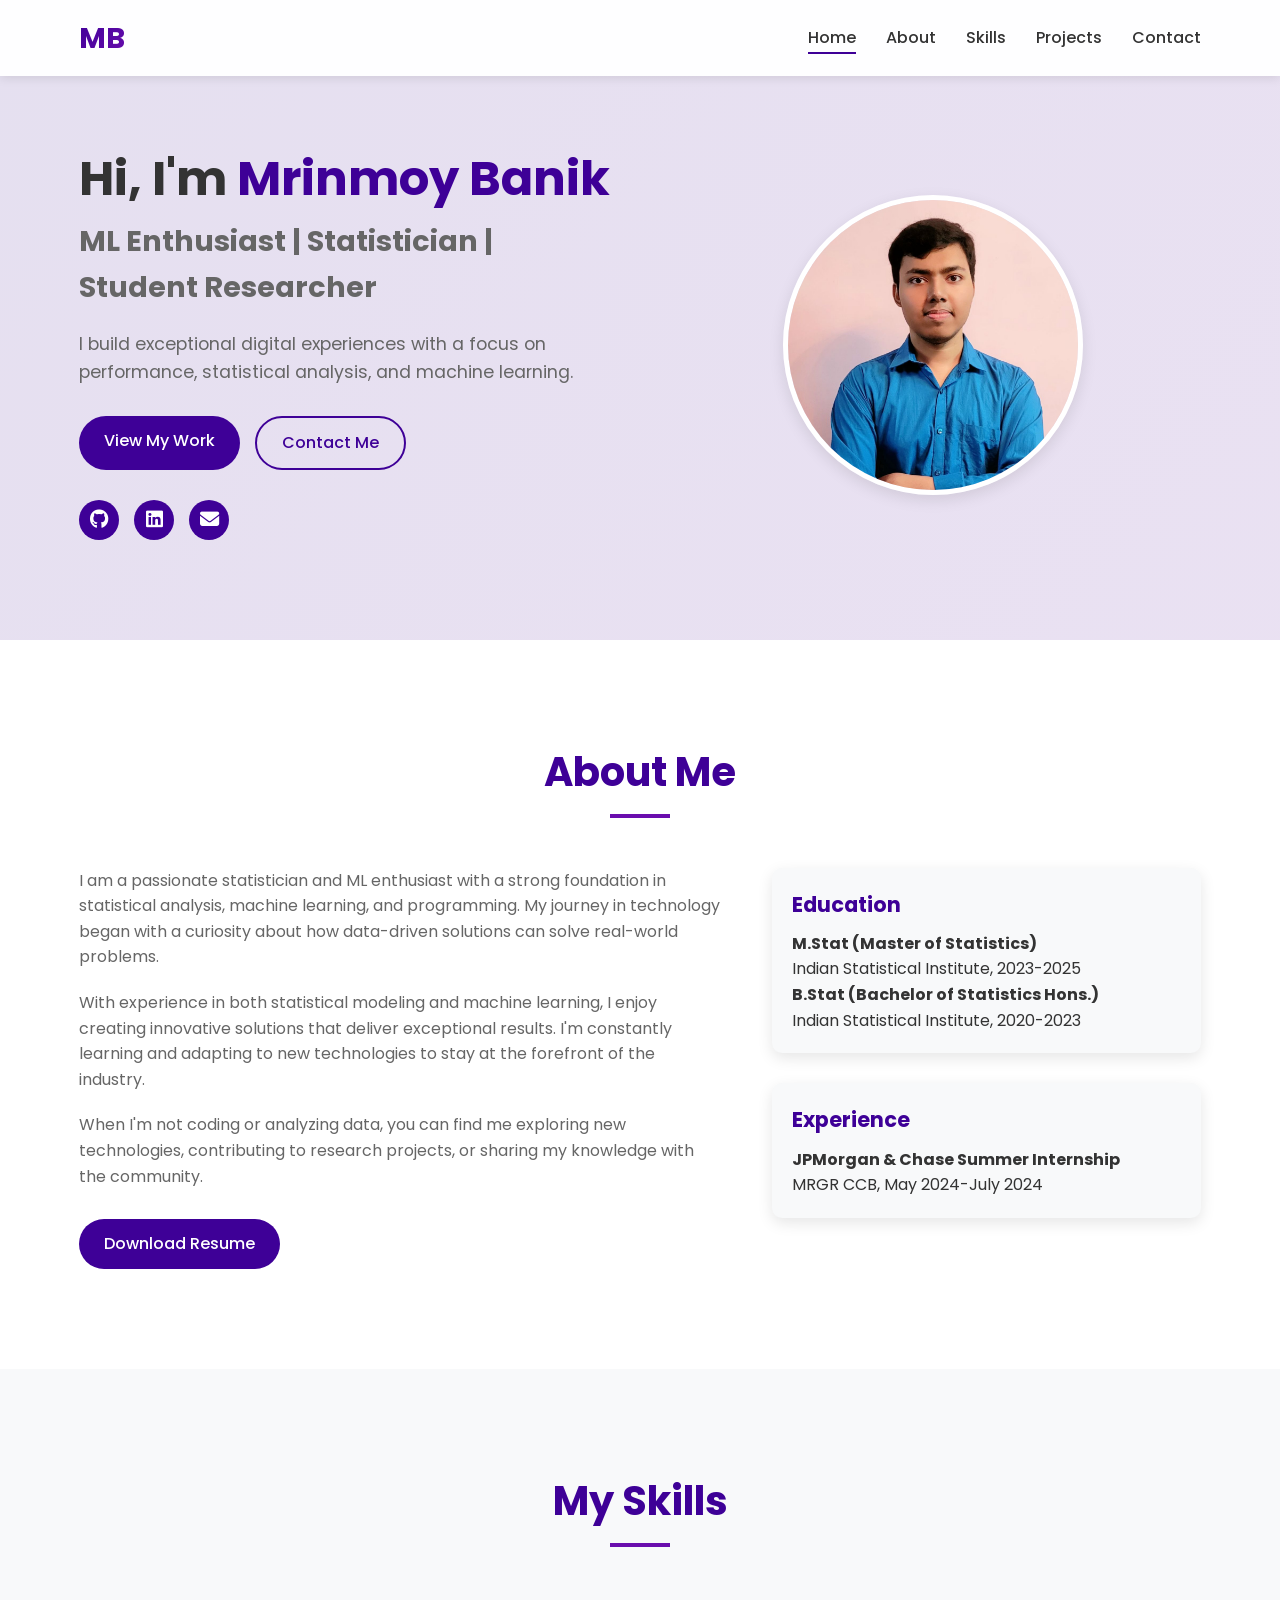
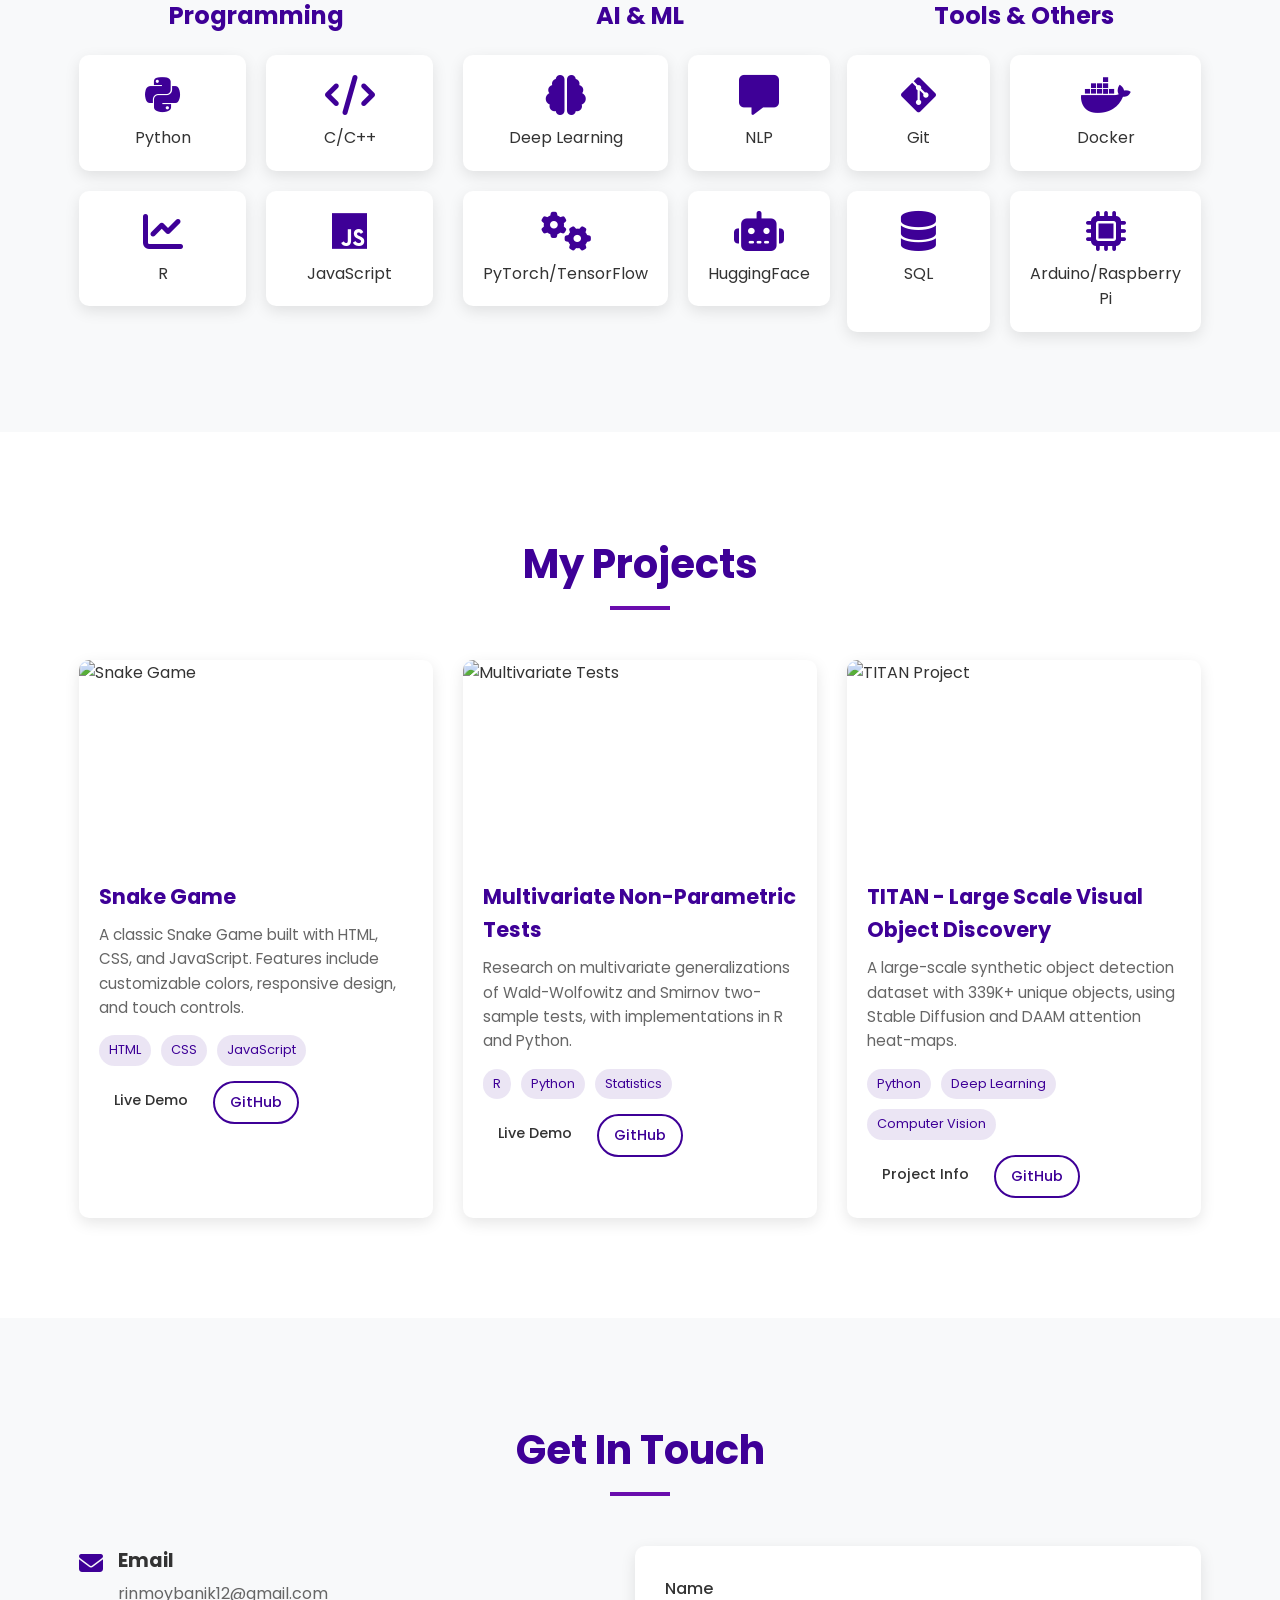
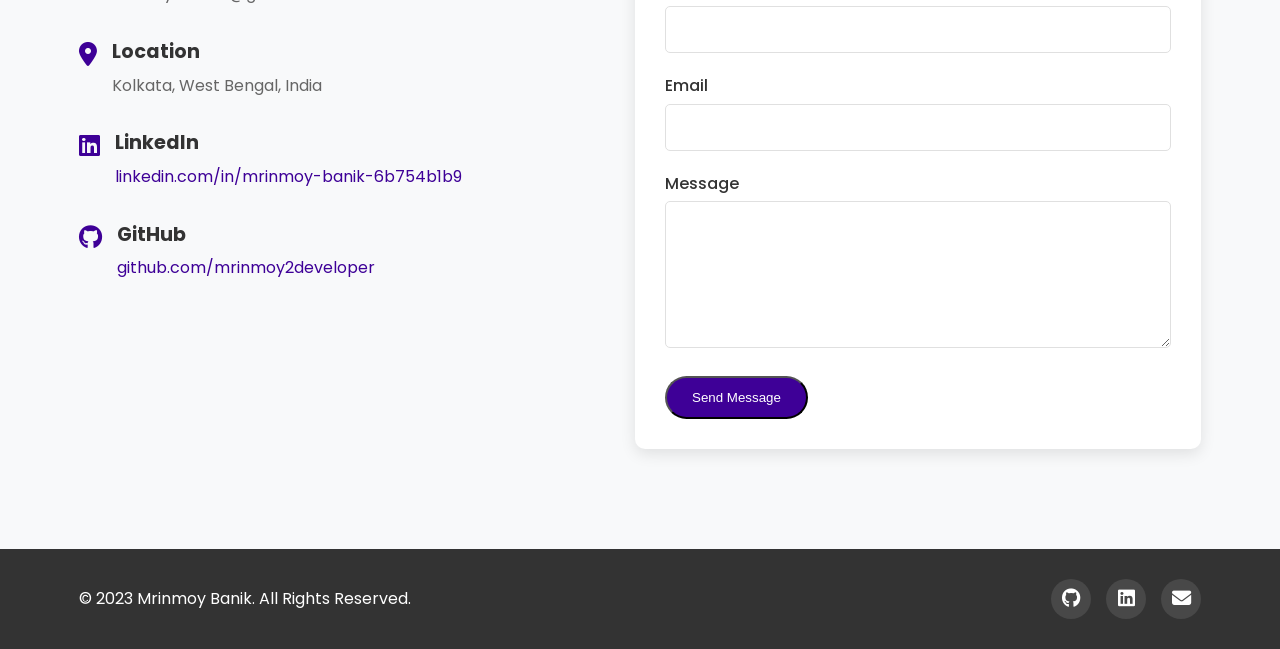
==== commit c0d178c8: "Update portfolio with profile picture and CV information" ====
--- a/index.html
+++ b/index.html
@@ -37,22 +37,21 @@
         <div class="container">
             <div class="hero-content">
                 <h1>Hi, I'm <span class="highlight">Mrinmoy Banik</span></h1>
-                <h2>Software Developer</h2>
-                <p>I build exceptional digital experiences with a focus on performance and user experience.</p>
+                <h2>ML Enthusiast | Statistician | Student Researcher</h2>
+                <p>I build exceptional digital experiences with a focus on performance, statistical analysis, and machine learning.</p>
                 <div class="cta-buttons">
                     <a href="#projects" class="btn primary-btn">View My Work</a>
                     <a href="#contact" class="btn secondary-btn">Contact Me</a>
                 </div>
                 <div class="social-links">
                     <a href="https://github.com/mrinmoy2developer" target="_blank"><i class="fab fa-github"></i></a>
-                    <a href="https://linkedin.com/in/your-linkedin" target="_blank"><i class="fab fa-linkedin"></i></a>
-                    <a href="mailto:your.email@example.com"><i class="fas fa-envelope"></i></a>
+                    <a href="https://linkedin.com/in/mrinmoy-banik-6b754b1b9" target="_blank"><i class="fab fa-linkedin"></i></a>
+                    <a href="mailto:rinmoybanik12@gmail.com"><i class="fas fa-envelope"></i></a>
                 </div>
             </div>
             <div class="hero-image">
-                <div class="image-placeholder">
-                    <!-- Replace with your profile image -->
-                    <i class="fas fa-user-circle"></i>
+                <div class="profile-image">
+                    <img src="stamp_photo.jpg" alt="Mrinmoy Banik">
                 </div>
             </div>
         </div>
@@ -67,9 +66,9 @@
             </div>
             <div class="about-content">
                 <div class="about-text">
-                    <p>I am a passionate software developer with a strong foundation in web development and programming. My journey in technology began with a curiosity about how digital solutions can solve real-world problems.</p>
-                    <p>With experience in both frontend and backend technologies, I enjoy creating responsive, user-friendly applications that deliver exceptional experiences. I'm constantly learning and adapting to new technologies to stay at the forefront of the industry.</p>
-                    <p>When I'm not coding, you can find me exploring new technologies, contributing to open-source projects, or sharing my knowledge with the developer community.</p>
+                    <p>I am a passionate statistician and ML enthusiast with a strong foundation in statistical analysis, machine learning, and programming. My journey in technology began with a curiosity about how data-driven solutions can solve real-world problems.</p>
+                    <p>With experience in both statistical modeling and machine learning, I enjoy creating innovative solutions that deliver exceptional results. I'm constantly learning and adapting to new technologies to stay at the forefront of the industry.</p>
+                    <p>When I'm not coding or analyzing data, you can find me exploring new technologies, contributing to research projects, or sharing my knowledge with the community.</p>
                     <div class="resume-link">
                         <a href="resume.pdf" class="btn primary-btn" target="_blank">Download Resume</a>
                     </div>
@@ -77,13 +76,15 @@
                 <div class="about-details">
                     <div class="detail-item">
                         <h3>Education</h3>
-                        <p><strong>Degree in Computer Science</strong></p>
-                        <p>University Name, 20XX-20XX</p>
+                        <p><strong>M.Stat (Master of Statistics)</strong></p>
+                        <p>Indian Statistical Institute, 2023-2025</p>
+                        <p><strong>B.Stat (Bachelor of Statistics Hons.)</strong></p>
+                        <p>Indian Statistical Institute, 2020-2023</p>
                     </div>
                     <div class="detail-item">
                         <h3>Experience</h3>
-                        <p><strong>Software Developer</strong></p>
-                        <p>Company Name, 20XX-Present</p>
+                        <p><strong>JPMorgan & Chase Summer Internship</strong></p>
+                        <p>MRGR CCB, May 2024-July 2024</p>
                     </div>
                 </div>
             </div>
@@ -99,44 +100,44 @@
             </div>
             <div class="skills-content">
                 <div class="skill-category">
-                    <h3>Frontend</h3>
+                    <h3>Programming</h3>
                     <div class="skills-grid">
                         <div class="skill-item">
-                            <i class="fab fa-html5"></i>
-                            <p>HTML5</p>
-                        </div>
-                        <div class="skill-item">
-                            <i class="fab fa-css3-alt"></i>
-                            <p>CSS3</p>
+                            <i class="fab fa-python"></i>
+                            <p>Python</p>
+                        </div>
+                        <div class="skill-item">
+                            <i class="fas fa-code"></i>
+                            <p>C/C++</p>
+                        </div>
+                        <div class="skill-item">
+                            <i class="fas fa-chart-line"></i>
+                            <p>R</p>
                         </div>
                         <div class="skill-item">
                             <i class="fab fa-js"></i>
                             <p>JavaScript</p>
                         </div>
-                        <div class="skill-item">
-                            <i class="fab fa-react"></i>
-                            <p>React</p>
-                        </div>
                     </div>
                 </div>
                 <div class="skill-category">
-                    <h3>Backend</h3>
+                    <h3>AI & ML</h3>
                     <div class="skills-grid">
                         <div class="skill-item">
-                            <i class="fab fa-node-js"></i>
-                            <p>Node.js</p>
-                        </div>
-                        <div class="skill-item">
-                            <i class="fas fa-database"></i>
-                            <p>SQL</p>
-                        </div>
-                        <div class="skill-item">
-                            <i class="fab fa-python"></i>
-                            <p>Python</p>
-                        </div>
-                        <div class="skill-item">
-                            <i class="fas fa-server"></i>
-                            <p>APIs</p>
+                            <i class="fas fa-brain"></i>
+                            <p>Deep Learning</p>
+                        </div>
+                        <div class="skill-item">
+                            <i class="fas fa-comment-alt"></i>
+                            <p>NLP</p>
+                        </div>
+                        <div class="skill-item">
+                            <i class="fas fa-cogs"></i>
+                            <p>PyTorch/TensorFlow</p>
+                        </div>
+                        <div class="skill-item">
+                            <i class="fas fa-robot"></i>
+                            <p>HuggingFace</p>
                         </div>
                     </div>
                 </div>
@@ -152,12 +153,12 @@
                             <p>Docker</p>
                         </div>
                         <div class="skill-item">
-                            <i class="fas fa-cloud"></i>
-                            <p>AWS</p>
-                        </div>
-                        <div class="skill-item">
-                            <i class="fas fa-mobile-alt"></i>
-                            <p>Responsive Design</p>
+                            <i class="fas fa-database"></i>
+                            <p>SQL</p>
+                        </div>
+                        <div class="skill-item">
+                            <i class="fas fa-microchip"></i>
+                            <p>Arduino/Raspberry Pi</p>
                         </div>
                     </div>
                 </div>
@@ -192,40 +193,39 @@
                     </div>
                 </div>
                 
-                <!-- Add more project cards as needed -->
                 <div class="project-card">
                     <div class="project-image">
-                        <img src="https://via.placeholder.com/600x400" alt="Project 2">
+                        <img src="https://via.placeholder.com/600x400" alt="Multivariate Tests">
                     </div>
                     <div class="project-content">
-                        <h3>Project 2</h3>
-                        <p>Description of your second project. Explain what it does, the technologies used, and your role in its development.</p>
+                        <h3>Multivariate Non-Parametric Tests</h3>
+                        <p>Research on multivariate generalizations of Wald-Wolfowitz and Smirnov two-sample tests, with implementations in R and Python.</p>
                         <div class="project-tags">
-                            <span>React</span>
-                            <span>Node.js</span>
-                            <span>MongoDB</span>
+                            <span>R</span>
+                            <span>Python</span>
+                            <span>Statistics</span>
                         </div>
                         <div class="project-links">
-                            <a href="#" class="btn small-btn">Live Demo</a>
-                            <a href="#" class="btn small-btn secondary-btn">GitHub</a>
+                            <a href="https://multivariate-tests.onrender.com/" class="btn small-btn">Live Demo</a>
+                            <a href="https://github.com/mrinmoy2developer" class="btn small-btn secondary-btn">GitHub</a>
                         </div>
                     </div>
                 </div>
                 
                 <div class="project-card">
                     <div class="project-image">
-                        <img src="https://via.placeholder.com/600x400" alt="Project 3">
+                        <img src="https://via.placeholder.com/600x400" alt="TITAN Project">
                     </div>
                     <div class="project-content">
-                        <h3>Project 3</h3>
-                        <p>Description of your third project. Explain what it does, the technologies used, and your role in its development.</p>
+                        <h3>TITAN - Large Scale Visual Object Discovery</h3>
+                        <p>A large-scale synthetic object detection dataset with 339K+ unique objects, using Stable Diffusion and DAAM attention heat-maps.</p>
                         <div class="project-tags">
                             <span>Python</span>
-                            <span>Django</span>
-                            <span>PostgreSQL</span>
+                            <span>Deep Learning</span>
+                            <span>Computer Vision</span>
                         </div>
                         <div class="project-links">
-                            <a href="#" class="btn small-btn">Live Demo</a>
+                            <a href="#" class="btn small-btn">Project Info</a>
                             <a href="#" class="btn small-btn secondary-btn">GitHub</a>
                         </div>
                     </div>
@@ -247,21 +247,21 @@
                         <i class="fas fa-envelope"></i>
                         <div>
                             <h3>Email</h3>
-                            <p>your.email@example.com</p>
+                            <p>rinmoybanik12@gmail.com</p>
                         </div>
                     </div>
                     <div class="contact-item">
                         <i class="fas fa-map-marker-alt"></i>
                         <div>
                             <h3>Location</h3>
-                            <p>Your City, Country</p>
+                            <p>Kolkata, West Bengal, India</p>
                         </div>
                     </div>
                     <div class="contact-item">
                         <i class="fab fa-linkedin"></i>
                         <div>
                             <h3>LinkedIn</h3>
-                            <p><a href="https://linkedin.com/in/your-linkedin" target="_blank">linkedin.com/in/your-profile</a></p>
+                            <p><a href="https://linkedin.com/in/mrinmoy-banik-6b754b1b9" target="_blank">linkedin.com/in/mrinmoy-banik-6b754b1b9</a></p>
                         </div>
                     </div>
                     <div class="contact-item">
@@ -300,8 +300,8 @@
                 <p>&copy; 2023 Mrinmoy Banik. All Rights Reserved.</p>
                 <div class="social-links">
                     <a href="https://github.com/mrinmoy2developer" target="_blank"><i class="fab fa-github"></i></a>
-                    <a href="https://linkedin.com/in/your-linkedin" target="_blank"><i class="fab fa-linkedin"></i></a>
-                    <a href="mailto:your.email@example.com"><i class="fas fa-envelope"></i></a>
+                    <a href="https://linkedin.com/in/mrinmoy-banik-6b754b1b9" target="_blank"><i class="fab fa-linkedin"></i></a>
+                    <a href="mailto:rinmoybanik12@gmail.com"><i class="fas fa-envelope"></i></a>
                 </div>
             </div>
         </div>
--- a/style.css
+++ b/style.css
@@ -1,10 +1,10 @@
 /* Base Styles */
 :root {
-    --primary-color: #4361ee;
-    --secondary-color: #3a0ca3;
-    --accent-color: #4cc9f0;
+    --primary-color: #3E0097;
+    --secondary-color: #2E2E2E;
+    --accent-color: #6A0DAD;
     --text-color: #333;
-    --light-text: #777;
+    --light-text: #666666;
     --bg-color: #f8f9fa;
     --card-bg: #ffffff;
     --border-color: #e0e0e0;
@@ -84,7 +84,7 @@
 }
 
 .primary-btn:hover {
-    background: var(--secondary-color);
+    background: var(--accent-color);
     transform: translateY(-3px);
     box-shadow: var(--shadow);
 }
@@ -188,7 +188,7 @@
 /* Hero Section */
 .hero {
     padding: 150px 0 100px;
-    background: linear-gradient(135deg, rgba(67, 97, 238, 0.1), rgba(76, 201, 240, 0.1));
+    background: linear-gradient(135deg, rgba(62, 0, 151, 0.1), rgba(106, 13, 173, 0.1));
 }
 
 .hero .container {
@@ -246,7 +246,7 @@
 
 .social-links a:hover {
     transform: translateY(-5px);
-    background: var(--secondary-color);
+    background: var(--accent-color);
 }
 
 .hero-image {
@@ -256,20 +256,19 @@
     align-items: center;
 }
 
-.image-placeholder {
+.profile-image {
     width: 300px;
     height: 300px;
     border-radius: 50%;
-    background: linear-gradient(135deg, var(--primary-color), var(--accent-color));
-    display: flex;
-    align-items: center;
-    justify-content: center;
+    overflow: hidden;
     box-shadow: var(--shadow);
-}
-
-.image-placeholder i {
-    font-size: 150px;
-    color: rgba(255, 255, 255, 0.8);
+    border: 5px solid white;
+}
+
+.profile-image img {
+    width: 100%;
+    height: 100%;
+    object-fit: cover;
 }
 
 /* About Section */
@@ -430,7 +429,7 @@
 }
 
 .project-tags span {
-    background: rgba(67, 97, 238, 0.1);
+    background: rgba(62, 0, 151, 0.1);
     color: var(--primary-color);
     padding: 5px 10px;
     border-radius: 20px;
@@ -521,7 +520,7 @@
 .form-group textarea:focus {
     outline: none;
     border-color: var(--primary-color);
-    box-shadow: 0 0 0 2px rgba(67, 97, 238, 0.2);
+    box-shadow: 0 0 0 2px rgba(62, 0, 151, 0.2);
 }
 
 /* Footer */
@@ -627,12 +626,8 @@
         padding: 10px 20px;
     }
     
-    .image-placeholder {
+    .profile-image {
         width: 250px;
         height: 250px;
     }
-    
-    .image-placeholder i {
-        font-size: 120px;
-    }
 } 
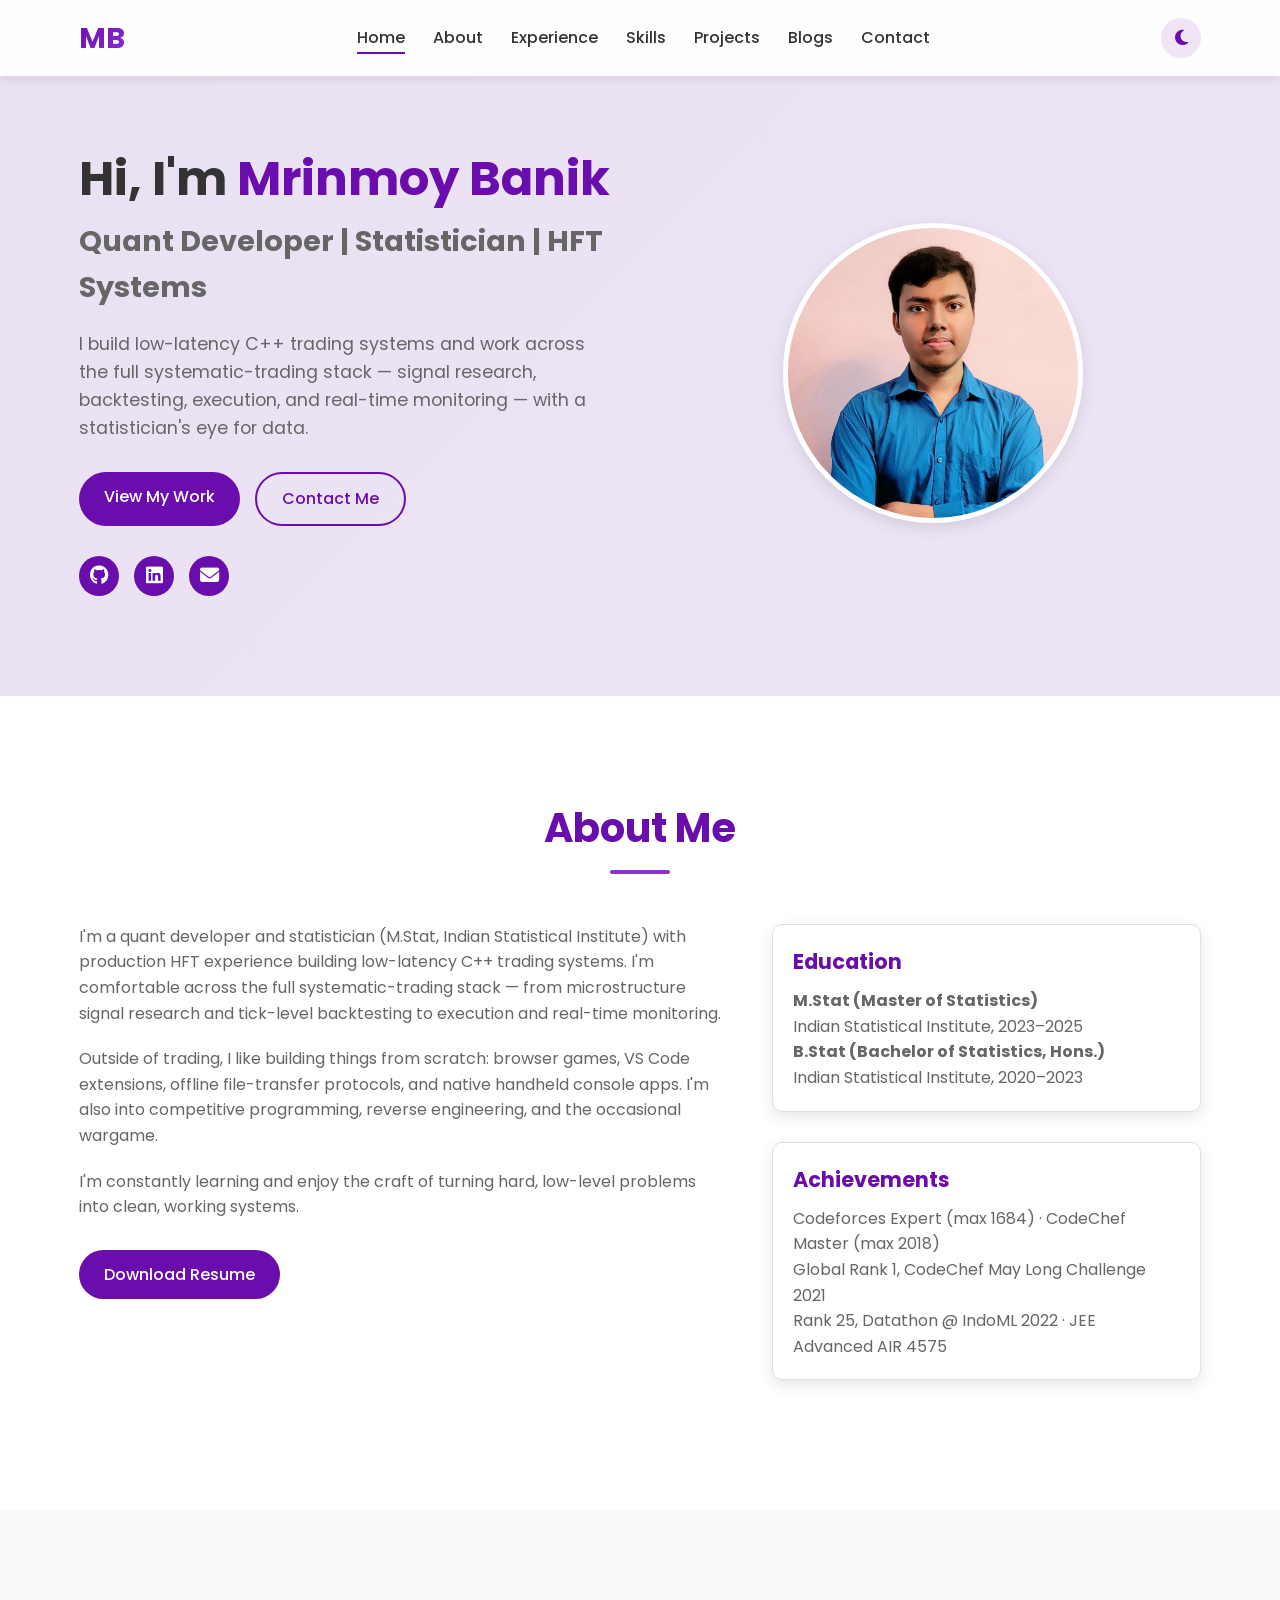
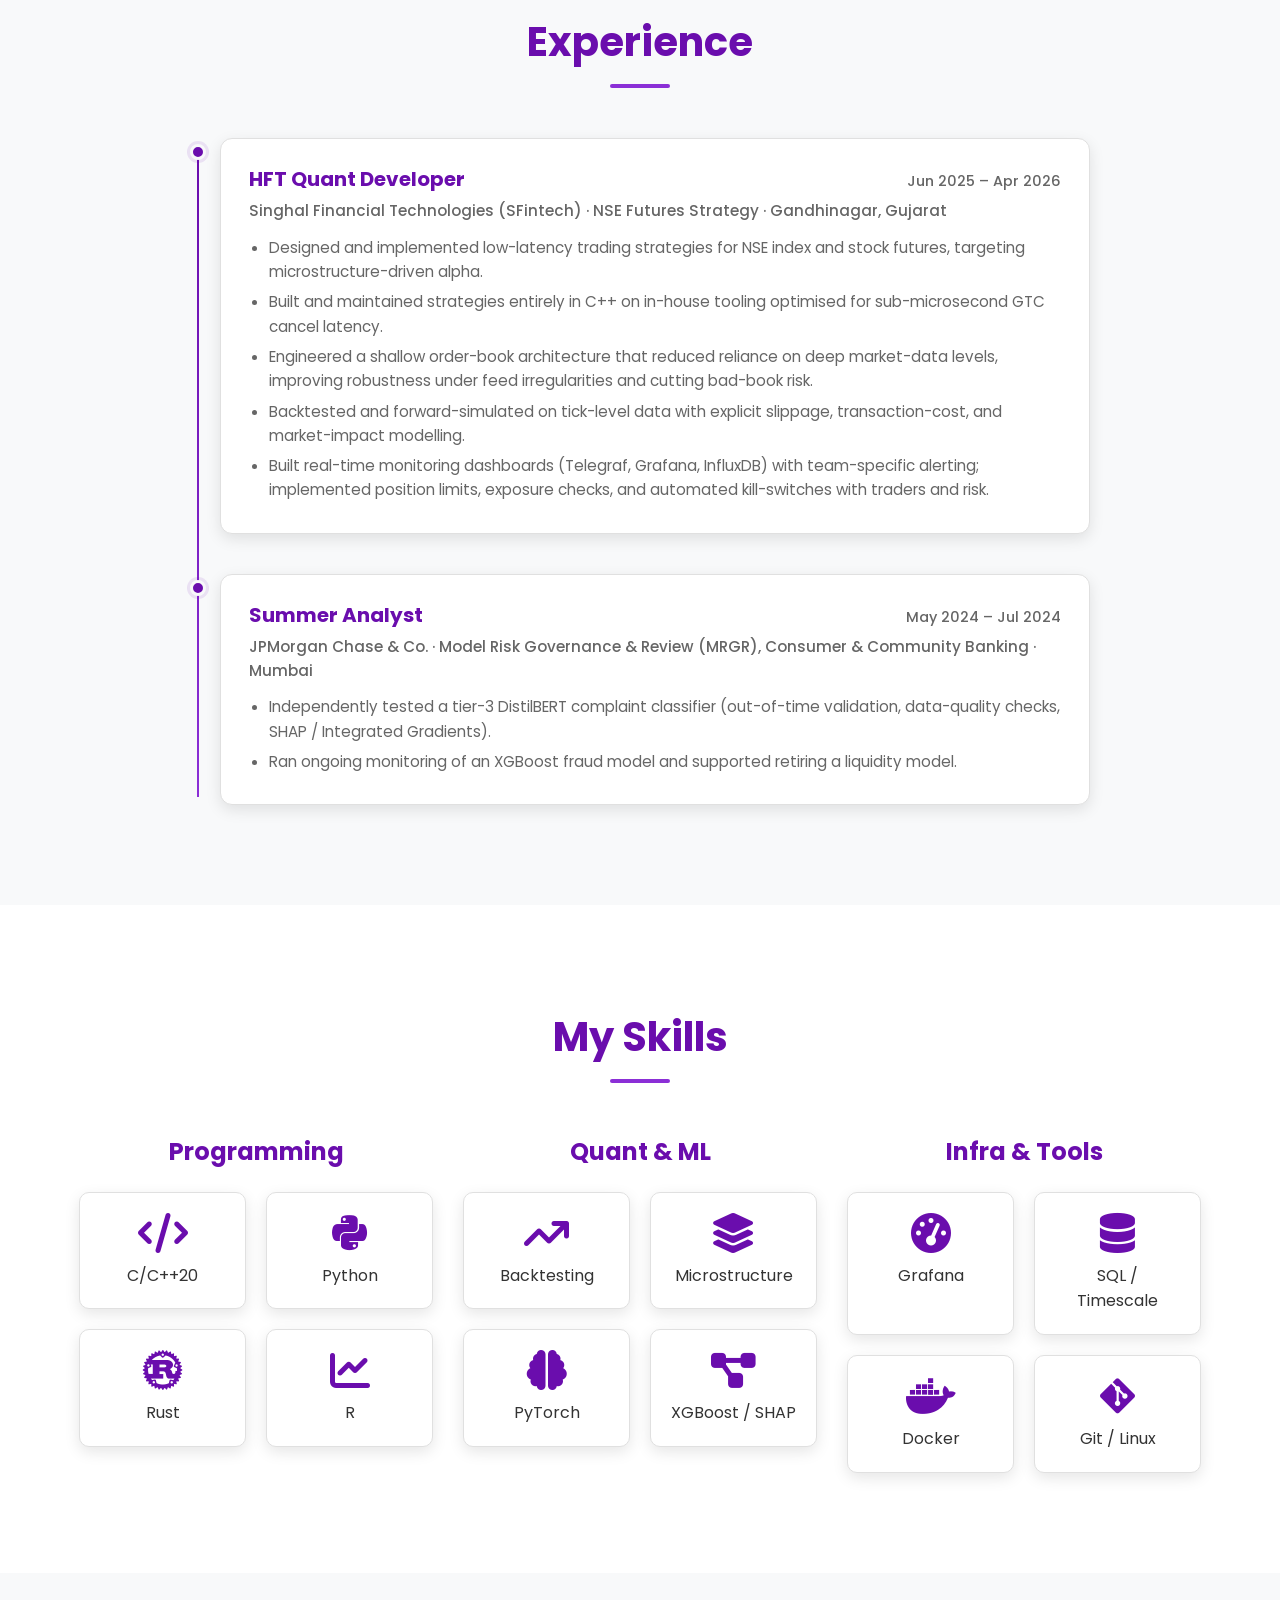
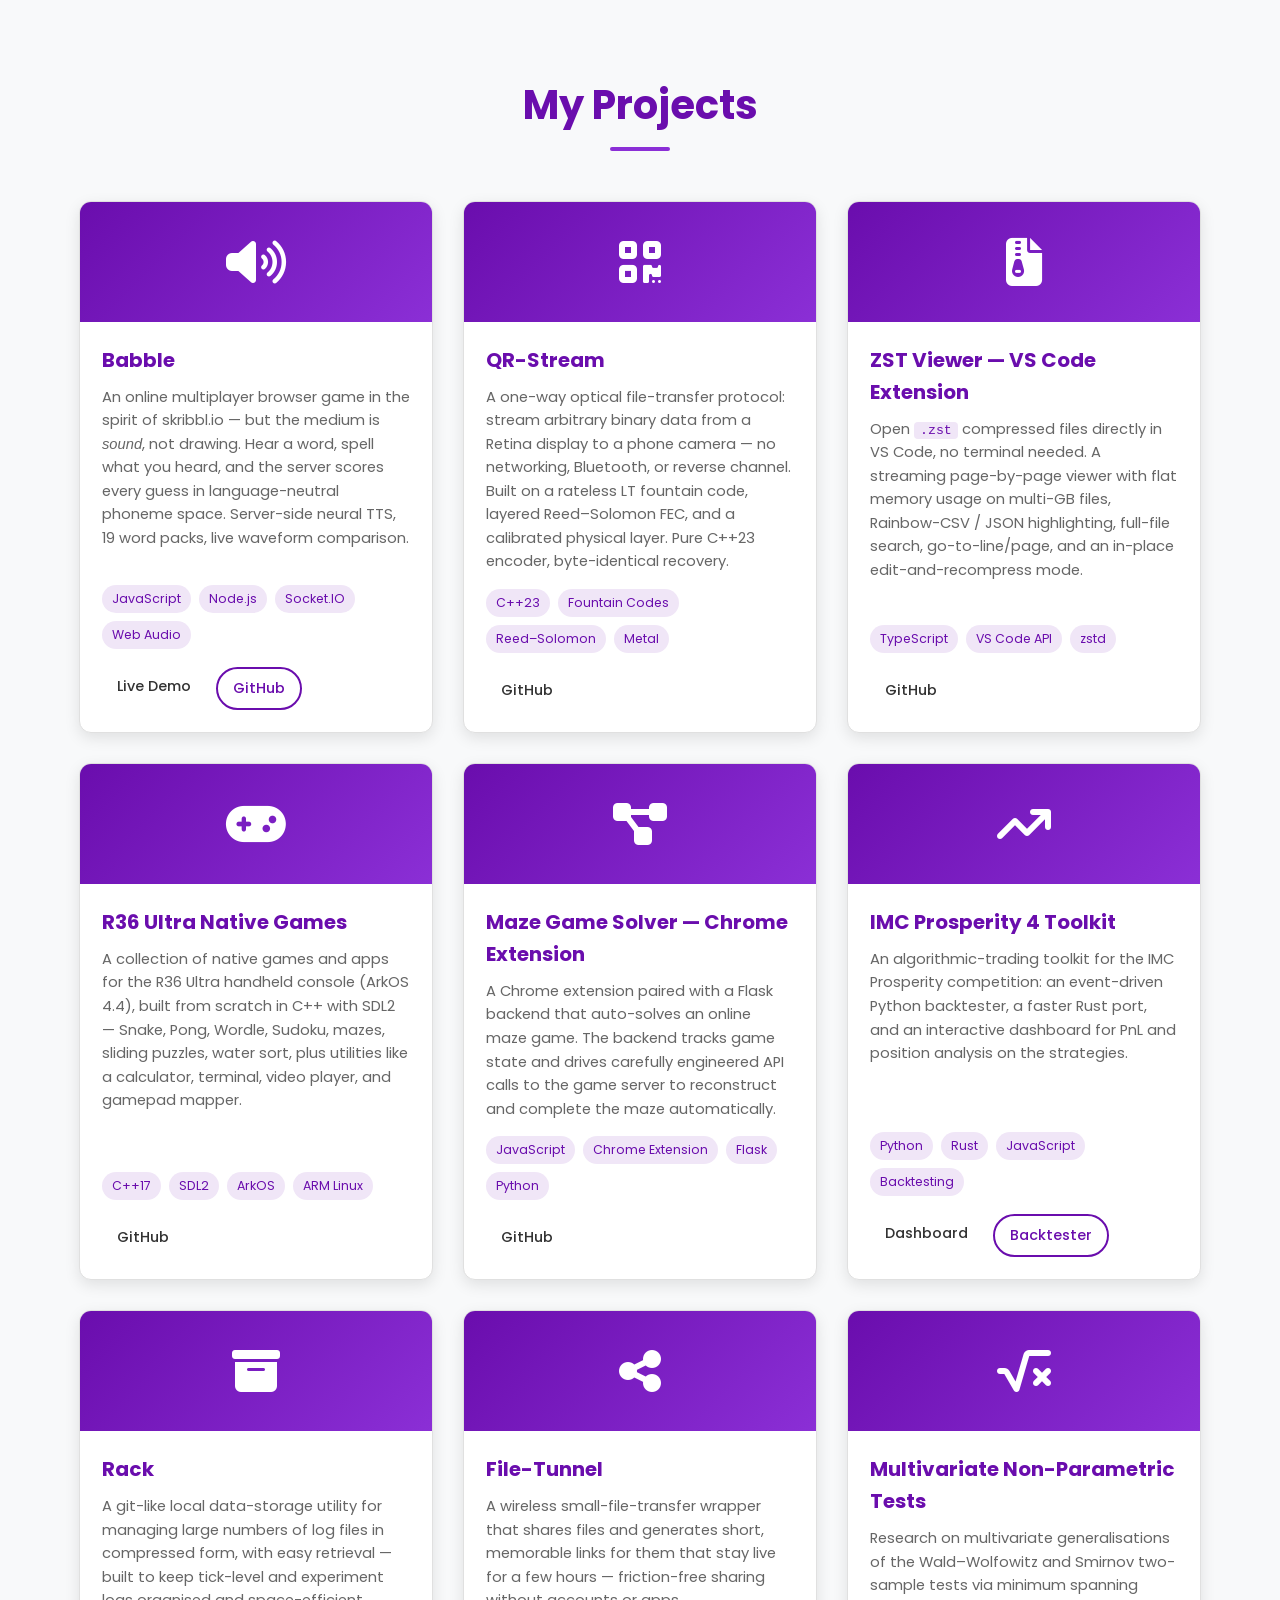
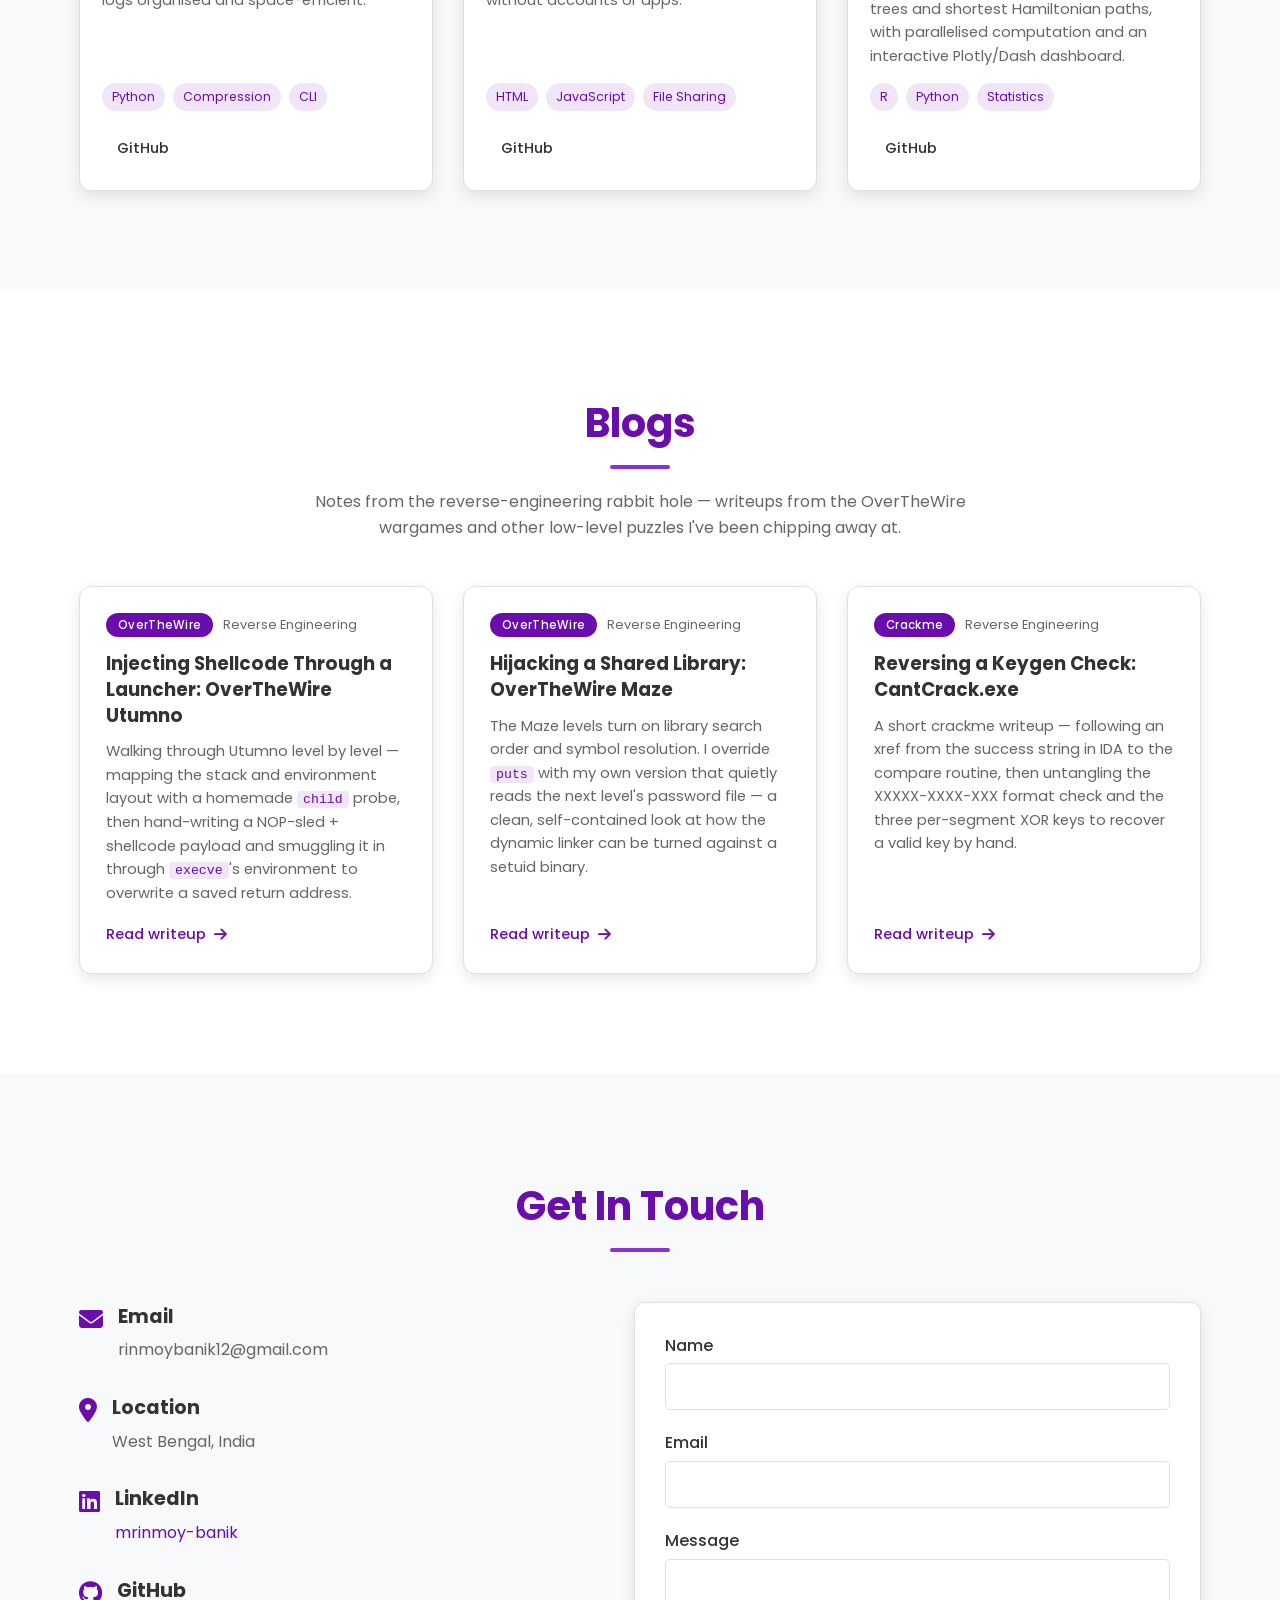
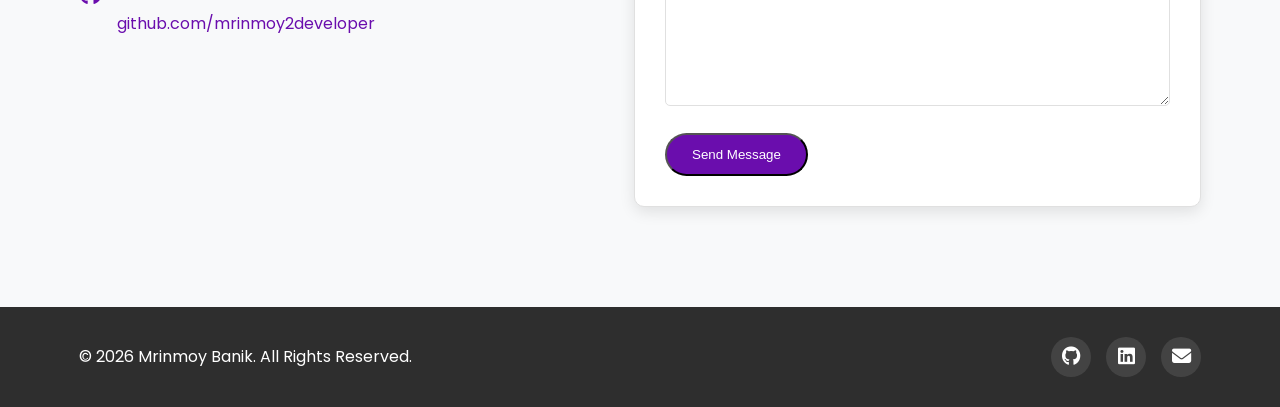
==== commit 5c376d3d: "Redesign site: add projects, Experience & Blogs sections, dark mode - Add SFintech (HFT Quant Develo" ====
--- a/index.html
+++ b/index.html
@@ -4,6 +4,7 @@
     <meta charset="UTF-8">
     <meta name="viewport" content="width=device-width, initial-scale=1.0">
     <title>Mrinmoy Banik - Portfolio</title>
+    <meta name="description" content="Mrinmoy Banik — Quant Developer & Statistician. HFT systems, low-latency C++, statistical research, and side projects.">
     <link rel="stylesheet" href="https://cdnjs.cloudflare.com/ajax/libs/font-awesome/6.4.0/css/all.min.css">
     <link rel="stylesheet" href="style.css">
     <link rel="preconnect" href="https://fonts.googleapis.com">
@@ -19,14 +20,21 @@
                 <ul class="nav-links">
                     <li><a href="#home" class="active">Home</a></li>
                     <li><a href="#about">About</a></li>
+                    <li><a href="#experience">Experience</a></li>
                     <li><a href="#skills">Skills</a></li>
                     <li><a href="#projects">Projects</a></li>
+                    <li><a href="#blogs">Blogs</a></li>
                     <li><a href="#contact">Contact</a></li>
                 </ul>
-                <div class="hamburger">
-                    <span></span>
-                    <span></span>
-                    <span></span>
+                <div class="nav-actions">
+                    <button id="theme-toggle" class="theme-toggle" aria-label="Toggle dark mode" title="Toggle light/dark mode">
+                        <i class="fas fa-moon"></i>
+                    </button>
+                    <div class="hamburger">
+                        <span></span>
+                        <span></span>
+                        <span></span>
+                    </div>
                 </div>
             </nav>
         </div>
@@ -37,16 +45,16 @@
         <div class="container">
             <div class="hero-content">
                 <h1>Hi, I'm <span class="highlight">Mrinmoy Banik</span></h1>
-                <h2>ML Enthusiast | Statistician | Student Researcher</h2>
-                <p>I build exceptional digital experiences with a focus on performance, statistical analysis, and machine learning.</p>
+                <h2>Quant Developer | Statistician | HFT Systems</h2>
+                <p>I build low-latency C++ trading systems and work across the full systematic-trading stack — signal research, backtesting, execution, and real-time monitoring — with a statistician's eye for data.</p>
                 <div class="cta-buttons">
                     <a href="#projects" class="btn primary-btn">View My Work</a>
                     <a href="#contact" class="btn secondary-btn">Contact Me</a>
                 </div>
                 <div class="social-links">
-                    <a href="https://github.com/mrinmoy2developer" target="_blank"><i class="fab fa-github"></i></a>
-                    <a href="https://linkedin.com/in/mrinmoy-banik-6b754b1b9" target="_blank"><i class="fab fa-linkedin"></i></a>
-                    <a href="mailto:rinmoybanik12@gmail.com"><i class="fas fa-envelope"></i></a>
+                    <a href="https://github.com/mrinmoy2developer" target="_blank" aria-label="GitHub"><i class="fab fa-github"></i></a>
+                    <a href="https://linkedin.com/in/mrinmoy-banik-6b754b1b9" target="_blank" aria-label="LinkedIn"><i class="fab fa-linkedin"></i></a>
+                    <a href="mailto:rinmoybanik12@gmail.com" aria-label="Email"><i class="fas fa-envelope"></i></a>
                 </div>
             </div>
             <div class="hero-image">
@@ -66,25 +74,69 @@
             </div>
             <div class="about-content">
                 <div class="about-text">
-                    <p>I am a passionate statistician and ML enthusiast with a strong foundation in statistical analysis, machine learning, and programming. My journey in technology began with a curiosity about how data-driven solutions can solve real-world problems.</p>
-                    <p>With experience in both statistical modeling and machine learning, I enjoy creating innovative solutions that deliver exceptional results. I'm constantly learning and adapting to new technologies to stay at the forefront of the industry.</p>
-                    <p>When I'm not coding or analyzing data, you can find me exploring new technologies, contributing to research projects, or sharing my knowledge with the community.</p>
+                    <p>I'm a quant developer and statistician (M.Stat, Indian Statistical Institute) with production HFT experience building low-latency C++ trading systems. I'm comfortable across the full systematic-trading stack — from microstructure signal research and tick-level backtesting to execution and real-time monitoring.</p>
+                    <p>Outside of trading, I like building things from scratch: browser games, VS Code extensions, offline file-transfer protocols, and native handheld console apps. I'm also into competitive programming, reverse engineering, and the occasional wargame.</p>
+                    <p>I'm constantly learning and enjoy the craft of turning hard, low-level problems into clean, working systems.</p>
                     <div class="resume-link">
-                        <a href="resume.pdf" class="btn primary-btn" target="_blank">Download Resume</a>
+                        <a href="M_Stat_CV__Analyst_.pdf" class="btn primary-btn" target="_blank">Download Resume</a>
                     </div>
                 </div>
                 <div class="about-details">
                     <div class="detail-item">
                         <h3>Education</h3>
                         <p><strong>M.Stat (Master of Statistics)</strong></p>
-                        <p>Indian Statistical Institute, 2023-2025</p>
-                        <p><strong>B.Stat (Bachelor of Statistics Hons.)</strong></p>
-                        <p>Indian Statistical Institute, 2020-2023</p>
+                        <p>Indian Statistical Institute, 2023–2025</p>
+                        <p><strong>B.Stat (Bachelor of Statistics, Hons.)</strong></p>
+                        <p>Indian Statistical Institute, 2020–2023</p>
                     </div>
                     <div class="detail-item">
-                        <h3>Experience</h3>
-                        <p><strong>JPMorgan & Chase Summer Internship</strong></p>
-                        <p>MRGR CCB, May 2024-July 2024</p>
+                        <h3>Achievements</h3>
+                        <p>Codeforces Expert (max 1684) · CodeChef Master (max 2018)</p>
+                        <p>Global Rank 1, CodeChef May Long Challenge 2021</p>
+                        <p>Rank 25, Datathon @ IndoML 2022 · JEE Advanced AIR 4575</p>
+                    </div>
+                </div>
+            </div>
+        </div>
+    </section>
+
+    <!-- Experience Section -->
+    <section id="experience" class="experience">
+        <div class="container">
+            <div class="section-header">
+                <h2>Experience</h2>
+                <div class="underline"></div>
+            </div>
+            <div class="timeline">
+                <div class="timeline-item">
+                    <div class="timeline-dot"></div>
+                    <div class="timeline-content">
+                        <div class="timeline-head">
+                            <h3>HFT Quant Developer</h3>
+                            <span class="timeline-date">Jun 2025 – Apr 2026</span>
+                        </div>
+                        <p class="timeline-company">Singhal Financial Technologies (SFintech) · NSE Futures Strategy · Gandhinagar, Gujarat</p>
+                        <ul>
+                            <li>Designed and implemented low-latency trading strategies for NSE index and stock futures, targeting microstructure-driven alpha.</li>
+                            <li>Built and maintained strategies entirely in C++ on in-house tooling optimised for sub-microsecond GTC cancel latency.</li>
+                            <li>Engineered a shallow order-book architecture that reduced reliance on deep market-data levels, improving robustness under feed irregularities and cutting bad-book risk.</li>
+                            <li>Backtested and forward-simulated on tick-level data with explicit slippage, transaction-cost, and market-impact modelling.</li>
+                            <li>Built real-time monitoring dashboards (Telegraf, Grafana, InfluxDB) with team-specific alerting; implemented position limits, exposure checks, and automated kill-switches with traders and risk.</li>
+                        </ul>
+                    </div>
+                </div>
+                <div class="timeline-item">
+                    <div class="timeline-dot"></div>
+                    <div class="timeline-content">
+                        <div class="timeline-head">
+                            <h3>Summer Analyst</h3>
+                            <span class="timeline-date">May 2024 – Jul 2024</span>
+                        </div>
+                        <p class="timeline-company">JPMorgan Chase &amp; Co. · Model Risk Governance &amp; Review (MRGR), Consumer &amp; Community Banking · Mumbai</p>
+                        <ul>
+                            <li>Independently tested a tier-3 DistilBERT complaint classifier (out-of-time validation, data-quality checks, SHAP / Integrated Gradients).</li>
+                            <li>Ran ongoing monitoring of an XGBoost fraud model and supported retiring a liquidity model.</li>
+                        </ul>
                     </div>
                 </div>
             </div>
@@ -103,62 +155,62 @@
                     <h3>Programming</h3>
                     <div class="skills-grid">
                         <div class="skill-item">
+                            <i class="fas fa-code"></i>
+                            <p>C/C++20</p>
+                        </div>
+                        <div class="skill-item">
                             <i class="fab fa-python"></i>
                             <p>Python</p>
                         </div>
                         <div class="skill-item">
-                            <i class="fas fa-code"></i>
-                            <p>C/C++</p>
+                            <i class="fab fa-rust"></i>
+                            <p>Rust</p>
                         </div>
                         <div class="skill-item">
                             <i class="fas fa-chart-line"></i>
                             <p>R</p>
                         </div>
-                        <div class="skill-item">
-                            <i class="fab fa-js"></i>
-                            <p>JavaScript</p>
-                        </div>
                     </div>
                 </div>
                 <div class="skill-category">
-                    <h3>AI & ML</h3>
+                    <h3>Quant &amp; ML</h3>
                     <div class="skills-grid">
                         <div class="skill-item">
+                            <i class="fas fa-arrow-trend-up"></i>
+                            <p>Backtesting</p>
+                        </div>
+                        <div class="skill-item">
+                            <i class="fas fa-layer-group"></i>
+                            <p>Microstructure</p>
+                        </div>
+                        <div class="skill-item">
                             <i class="fas fa-brain"></i>
-                            <p>Deep Learning</p>
-                        </div>
-                        <div class="skill-item">
-                            <i class="fas fa-comment-alt"></i>
-                            <p>NLP</p>
-                        </div>
-                        <div class="skill-item">
-                            <i class="fas fa-cogs"></i>
-                            <p>PyTorch/TensorFlow</p>
-                        </div>
-                        <div class="skill-item">
-                            <i class="fas fa-robot"></i>
-                            <p>HuggingFace</p>
+                            <p>PyTorch</p>
+                        </div>
+                        <div class="skill-item">
+                            <i class="fas fa-diagram-project"></i>
+                            <p>XGBoost / SHAP</p>
                         </div>
                     </div>
                 </div>
                 <div class="skill-category">
-                    <h3>Tools & Others</h3>
+                    <h3>Infra &amp; Tools</h3>
                     <div class="skills-grid">
                         <div class="skill-item">
-                            <i class="fab fa-git-alt"></i>
-                            <p>Git</p>
+                            <i class="fas fa-gauge-high"></i>
+                            <p>Grafana</p>
+                        </div>
+                        <div class="skill-item">
+                            <i class="fas fa-database"></i>
+                            <p>SQL / Timescale</p>
                         </div>
                         <div class="skill-item">
                             <i class="fab fa-docker"></i>
                             <p>Docker</p>
                         </div>
                         <div class="skill-item">
-                            <i class="fas fa-database"></i>
-                            <p>SQL</p>
-                        </div>
-                        <div class="skill-item">
-                            <i class="fas fa-microchip"></i>
-                            <p>Arduino/Raspberry Pi</p>
+                            <i class="fab fa-git-alt"></i>
+                            <p>Git / Linux</p>
                         </div>
                     </div>
                 </div>
@@ -174,62 +226,202 @@
                 <div class="underline"></div>
             </div>
             <div class="projects-grid">
-                <div class="project-card">
-                    <div class="project-image">
-                        <img src="https://via.placeholder.com/600x400" alt="Snake Game">
-                    </div>
-                    <div class="project-content">
-                        <h3>Snake Game</h3>
-                        <p>A classic Snake Game built with HTML, CSS, and JavaScript. Features include customizable colors, responsive design, and touch controls.</p>
+
+                <div class="project-card">
+                    <div class="project-icon"><i class="fas fa-volume-high"></i></div>
+                    <div class="project-content">
+                        <h3>Babble</h3>
+                        <p>An online multiplayer browser game in the spirit of skribbl.io — but the medium is <em>sound</em>, not drawing. Hear a word, spell what you heard, and the server scores every guess in language-neutral phoneme space. Server-side neural TTS, 19 word packs, live waveform comparison.</p>
+                        <div class="project-tags">
+                            <span>JavaScript</span>
+                            <span>Node.js</span>
+                            <span>Socket.IO</span>
+                            <span>Web Audio</span>
+                        </div>
+                        <div class="project-links">
+                            <a href="https://babble.hebdo.duckdns.org" target="_blank" class="btn small-btn">Live Demo</a>
+                            <a href="https://github.com/mrinmoy2developer/babble" target="_blank" class="btn small-btn secondary-btn">GitHub</a>
+                        </div>
+                    </div>
+                </div>
+
+                <div class="project-card">
+                    <div class="project-icon"><i class="fas fa-qrcode"></i></div>
+                    <div class="project-content">
+                        <h3>QR-Stream</h3>
+                        <p>A one-way optical file-transfer protocol: stream arbitrary binary data from a Retina display to a phone camera — no networking, Bluetooth, or reverse channel. Built on a rateless LT fountain code, layered Reed–Solomon FEC, and a calibrated physical layer. Pure C++23 encoder, byte-identical recovery.</p>
+                        <div class="project-tags">
+                            <span>C++23</span>
+                            <span>Fountain Codes</span>
+                            <span>Reed–Solomon</span>
+                            <span>Metal</span>
+                        </div>
+                        <div class="project-links">
+                            <a href="https://github.com/mrinmoy2developer/qr-stream" target="_blank" class="btn small-btn">GitHub</a>
+                        </div>
+                    </div>
+                </div>
+
+                <div class="project-card">
+                    <div class="project-icon"><i class="fas fa-file-zipper"></i></div>
+                    <div class="project-content">
+                        <h3>ZST Viewer — VS Code Extension</h3>
+                        <p>Open <code>.zst</code> compressed files directly in VS Code, no terminal needed. A streaming page-by-page viewer with flat memory usage on multi-GB files, Rainbow-CSV / JSON highlighting, full-file search, go-to-line/page, and an in-place edit-and-recompress mode.</p>
+                        <div class="project-tags">
+                            <span>TypeScript</span>
+                            <span>VS Code API</span>
+                            <span>zstd</span>
+                        </div>
+                        <div class="project-links">
+                            <a href="https://github.com/mrinmoy2developer/VS-code-ZST-viewer" target="_blank" class="btn small-btn">GitHub</a>
+                        </div>
+                    </div>
+                </div>
+
+                <div class="project-card">
+                    <div class="project-icon"><i class="fas fa-gamepad"></i></div>
+                    <div class="project-content">
+                        <h3>R36 Ultra Native Games</h3>
+                        <p>A collection of native games and apps for the R36 Ultra handheld console (ArkOS 4.4), built from scratch in C++ with SDL2 — Snake, Pong, Wordle, Sudoku, mazes, sliding puzzles, water sort, plus utilities like a calculator, terminal, video player, and gamepad mapper.</p>
+                        <div class="project-tags">
+                            <span>C++17</span>
+                            <span>SDL2</span>
+                            <span>ArkOS</span>
+                            <span>ARM Linux</span>
+                        </div>
+                        <div class="project-links">
+                            <a href="https://github.com/mrinmoy2developer/native-r36-ultra-apps" target="_blank" class="btn small-btn">GitHub</a>
+                        </div>
+                    </div>
+                </div>
+
+                <div class="project-card">
+                    <div class="project-icon"><i class="fas fa-diagram-project"></i></div>
+                    <div class="project-content">
+                        <h3>Maze Game Solver — Chrome Extension</h3>
+                        <p>A Chrome extension paired with a Flask backend that auto-solves an online maze game. The backend tracks game state and drives carefully engineered API calls to the game server to reconstruct and complete the maze automatically.</p>
+                        <div class="project-tags">
+                            <span>JavaScript</span>
+                            <span>Chrome Extension</span>
+                            <span>Flask</span>
+                            <span>Python</span>
+                        </div>
+                        <div class="project-links">
+                            <a href="https://github.com/mrinmoy2developer/Maze_Game_Solver" target="_blank" class="btn small-btn">GitHub</a>
+                        </div>
+                    </div>
+                </div>
+
+                <div class="project-card">
+                    <div class="project-icon"><i class="fas fa-arrow-trend-up"></i></div>
+                    <div class="project-content">
+                        <h3>IMC Prosperity 4 Toolkit</h3>
+                        <p>An algorithmic-trading toolkit for the IMC Prosperity competition: an event-driven Python backtester, a faster Rust port, and an interactive dashboard for PnL and position analysis on the strategies.</p>
+                        <div class="project-tags">
+                            <span>Python</span>
+                            <span>Rust</span>
+                            <span>JavaScript</span>
+                            <span>Backtesting</span>
+                        </div>
+                        <div class="project-links">
+                            <a href="https://github.com/mrinmoy2developer/IMC-Prosperity4-Dashboard" target="_blank" class="btn small-btn">Dashboard</a>
+                            <a href="https://github.com/mrinmoy2developer/IMC-Prosperity4-Backtester" target="_blank" class="btn small-btn secondary-btn">Backtester</a>
+                        </div>
+                    </div>
+                </div>
+
+                <div class="project-card">
+                    <div class="project-icon"><i class="fas fa-box-archive"></i></div>
+                    <div class="project-content">
+                        <h3>Rack</h3>
+                        <p>A git-like local data-storage utility for managing large numbers of log files in compressed form, with easy retrieval — built to keep tick-level and experiment logs organised and space-efficient.</p>
+                        <div class="project-tags">
+                            <span>Python</span>
+                            <span>Compression</span>
+                            <span>CLI</span>
+                        </div>
+                        <div class="project-links">
+                            <a href="https://github.com/mrinmoy2developer/Rack" target="_blank" class="btn small-btn">GitHub</a>
+                        </div>
+                    </div>
+                </div>
+
+                <div class="project-card">
+                    <div class="project-icon"><i class="fas fa-share-nodes"></i></div>
+                    <div class="project-content">
+                        <h3>File-Tunnel</h3>
+                        <p>A wireless small-file-transfer wrapper that shares files and generates short, memorable links for them that stay live for a few hours — friction-free sharing without accounts or apps.</p>
                         <div class="project-tags">
                             <span>HTML</span>
-                            <span>CSS</span>
                             <span>JavaScript</span>
-                        </div>
-                        <div class="project-links">
-                            <a href="projects/snake-game/" class="btn small-btn">Live Demo</a>
-                            <a href="https://github.com/mrinmoy2developer/mrinmoy2developer.github.io/tree/main/projects/snake-game" class="btn small-btn secondary-btn">GitHub</a>
-                        </div>
-                    </div>
-                </div>
-                
-                <div class="project-card">
-                    <div class="project-image">
-                        <img src="https://via.placeholder.com/600x400" alt="Multivariate Tests">
-                    </div>
+                            <span>File Sharing</span>
+                        </div>
+                        <div class="project-links">
+                            <a href="https://github.com/mrinmoy2developer/file-tunnel" target="_blank" class="btn small-btn">GitHub</a>
+                        </div>
+                    </div>
+                </div>
+
+                <div class="project-card">
+                    <div class="project-icon"><i class="fas fa-square-root-variable"></i></div>
                     <div class="project-content">
                         <h3>Multivariate Non-Parametric Tests</h3>
-                        <p>Research on multivariate generalizations of Wald-Wolfowitz and Smirnov two-sample tests, with implementations in R and Python.</p>
+                        <p>Research on multivariate generalisations of the Wald–Wolfowitz and Smirnov two-sample tests via minimum spanning trees and shortest Hamiltonian paths, with parallelised computation and an interactive Plotly/Dash dashboard.</p>
                         <div class="project-tags">
                             <span>R</span>
                             <span>Python</span>
                             <span>Statistics</span>
                         </div>
                         <div class="project-links">
-                            <a href="https://multivariate-tests.onrender.com/" class="btn small-btn">Live Demo</a>
-                            <a href="https://github.com/mrinmoy2developer" class="btn small-btn secondary-btn">GitHub</a>
-                        </div>
-                    </div>
-                </div>
-                
-                <div class="project-card">
-                    <div class="project-image">
-                        <img src="https://via.placeholder.com/600x400" alt="TITAN Project">
-                    </div>
-                    <div class="project-content">
-                        <h3>TITAN - Large Scale Visual Object Discovery</h3>
-                        <p>A large-scale synthetic object detection dataset with 339K+ unique objects, using Stable Diffusion and DAAM attention heat-maps.</p>
-                        <div class="project-tags">
-                            <span>Python</span>
-                            <span>Deep Learning</span>
-                            <span>Computer Vision</span>
-                        </div>
-                        <div class="project-links">
-                            <a href="#" class="btn small-btn">Project Info</a>
-                            <a href="#" class="btn small-btn secondary-btn">GitHub</a>
-                        </div>
-                    </div>
-                </div>
+                            <a href="https://github.com/mrinmoy2developer/Multivariate-Non-Parametric-Tests" target="_blank" class="btn small-btn">GitHub</a>
+                        </div>
+                    </div>
+                </div>
+
+            </div>
+        </div>
+    </section>
+
+    <!-- Blogs Section -->
+    <section id="blogs" class="blogs">
+        <div class="container">
+            <div class="section-header">
+                <h2>Blogs</h2>
+                <div class="underline"></div>
+            </div>
+            <p class="blogs-intro">Notes from the reverse-engineering rabbit hole — writeups from the OverTheWire wargames and other low-level puzzles I've been chipping away at.</p>
+            <div class="blogs-grid">
+
+                <article class="blog-card">
+                    <div class="blog-meta">
+                        <span class="blog-tag">OverTheWire</span>
+                        <span class="blog-date">Reverse Engineering</span>
+                    </div>
+                    <h3><a href="blogs/utumno.html">Injecting Shellcode Through a Launcher: OverTheWire Utumno</a></h3>
+                    <p>Walking through Utumno level by level — mapping the stack and environment layout with a homemade <code>child</code> probe, then hand-writing a NOP-sled + shellcode payload and smuggling it in through <code>execve</code>'s environment to overwrite a saved return address.</p>
+                    <a href="blogs/utumno.html" class="blog-read">Read writeup <i class="fas fa-arrow-right"></i></a>
+                </article>
+
+                <article class="blog-card">
+                    <div class="blog-meta">
+                        <span class="blog-tag">OverTheWire</span>
+                        <span class="blog-date">Reverse Engineering</span>
+                    </div>
+                    <h3><a href="blogs/maze.html">Hijacking a Shared Library: OverTheWire Maze</a></h3>
+                    <p>The Maze levels turn on library search order and symbol resolution. I override <code>puts</code> with my own version that quietly reads the next level's password file — a clean, self-contained look at how the dynamic linker can be turned against a setuid binary.</p>
+                    <a href="blogs/maze.html" class="blog-read">Read writeup <i class="fas fa-arrow-right"></i></a>
+                </article>
+
+                <article class="blog-card">
+                    <div class="blog-meta">
+                        <span class="blog-tag">Crackme</span>
+                        <span class="blog-date">Reverse Engineering</span>
+                    </div>
+                    <h3><a href="blogs/cantcrack.html">Reversing a Keygen Check: CantCrack.exe</a></h3>
+                    <p>A short crackme writeup — following an xref from the success string in IDA to the compare routine, then untangling the XXXXX-XXXX-XXX format check and the three per-segment XOR keys to recover a valid key by hand.</p>
+                    <a href="blogs/cantcrack.html" class="blog-read">Read writeup <i class="fas fa-arrow-right"></i></a>
+                </article>
+
             </div>
         </div>
     </section>
@@ -254,14 +446,14 @@
                         <i class="fas fa-map-marker-alt"></i>
                         <div>
                             <h3>Location</h3>
-                            <p>Kolkata, West Bengal, India</p>
+                            <p>West Bengal, India</p>
                         </div>
                     </div>
                     <div class="contact-item">
                         <i class="fab fa-linkedin"></i>
                         <div>
                             <h3>LinkedIn</h3>
-                            <p><a href="https://linkedin.com/in/mrinmoy-banik-6b754b1b9" target="_blank">linkedin.com/in/mrinmoy-banik-6b754b1b9</a></p>
+                            <p><a href="https://linkedin.com/in/mrinmoy-banik-6b754b1b9" target="_blank">mrinmoy-banik</a></p>
                         </div>
                     </div>
                     <div class="contact-item">
@@ -297,16 +489,16 @@
     <footer>
         <div class="container">
             <div class="footer-content">
-                <p>&copy; 2023 Mrinmoy Banik. All Rights Reserved.</p>
+                <p>&copy; 2026 Mrinmoy Banik. All Rights Reserved.</p>
                 <div class="social-links">
-                    <a href="https://github.com/mrinmoy2developer" target="_blank"><i class="fab fa-github"></i></a>
-                    <a href="https://linkedin.com/in/mrinmoy-banik-6b754b1b9" target="_blank"><i class="fab fa-linkedin"></i></a>
-                    <a href="mailto:rinmoybanik12@gmail.com"><i class="fas fa-envelope"></i></a>
+                    <a href="https://github.com/mrinmoy2developer" target="_blank" aria-label="GitHub"><i class="fab fa-github"></i></a>
+                    <a href="https://linkedin.com/in/mrinmoy-banik-6b754b1b9" target="_blank" aria-label="LinkedIn"><i class="fab fa-linkedin"></i></a>
+                    <a href="mailto:rinmoybanik12@gmail.com" aria-label="Email"><i class="fas fa-envelope"></i></a>
                 </div>
             </div>
         </div>
     </footer>
 
-    <script src="script.js"></script>
+    <script src="main.js"></script>
 </body>
-</html> +</html>
--- a/style.css
+++ b/style.css
@@ -1,15 +1,36 @@
 /* Base Styles */
 :root {
-    --primary-color: #3E0097;
+    --primary-color: #6A0DAD;
     --secondary-color: #2E2E2E;
-    --accent-color: #6A0DAD;
+    --accent-color: #8B2FD6;
     --text-color: #333;
     --light-text: #666666;
     --bg-color: #f8f9fa;
+    --bg-alt: #ffffff;
     --card-bg: #ffffff;
     --border-color: #e0e0e0;
+    --header-bg: rgba(255, 255, 255, 0.95);
+    --tag-bg: rgba(106, 13, 173, 0.1);
     --shadow: 0 5px 15px rgba(0, 0, 0, 0.1);
+    --shadow-hover: 0 15px 30px rgba(0, 0, 0, 0.15);
     --transition: all 0.3s ease;
+}
+
+/* Dark theme */
+[data-theme="dark"] {
+    --primary-color: #B98CE8;
+    --secondary-color: #e0e0e0;
+    --accent-color: #C9A3F0;
+    --text-color: #e6e6e6;
+    --light-text: #a8a8b3;
+    --bg-color: #0f1117;
+    --bg-alt: #171a23;
+    --card-bg: #1c1f2b;
+    --border-color: #2c3040;
+    --header-bg: rgba(15, 17, 23, 0.95);
+    --tag-bg: rgba(185, 140, 232, 0.15);
+    --shadow: 0 5px 15px rgba(0, 0, 0, 0.4);
+    --shadow-hover: 0 15px 30px rgba(0, 0, 0, 0.55);
 }
 
 * {
@@ -27,6 +48,7 @@
     line-height: 1.6;
     color: var(--text-color);
     background-color: var(--bg-color);
+    transition: background-color 0.3s ease, color 0.3s ease;
 }
 
 a {
@@ -41,6 +63,15 @@
 img {
     max-width: 100%;
     height: auto;
+}
+
+code {
+    font-family: 'SFMono-Regular', Consolas, 'Liberation Mono', Menlo, monospace;
+    background: var(--tag-bg);
+    color: var(--primary-color);
+    padding: 1px 6px;
+    border-radius: 4px;
+    font-size: 0.9em;
 }
 
 .container {
@@ -66,6 +97,7 @@
     width: 60px;
     background: var(--accent-color);
     margin: 0 auto;
+    border-radius: 2px;
 }
 
 .btn {
@@ -117,16 +149,16 @@
     top: 0;
     left: 0;
     width: 100%;
-    background: rgba(255, 255, 255, 0.95);
+    background: var(--header-bg);
     box-shadow: 0 2px 10px rgba(0, 0, 0, 0.1);
     z-index: 1000;
     padding: 15px 0;
     transition: var(--transition);
+    backdrop-filter: blur(8px);
 }
 
 header.scrolled {
     padding: 10px 0;
-    background: rgba(255, 255, 255, 0.98);
 }
 
 nav {
@@ -138,15 +170,15 @@
 .logo {
     font-size: 1.8rem;
     font-weight: 700;
-    color: var(--primary-color);
     background: linear-gradient(135deg, var(--primary-color), var(--accent-color));
     -webkit-background-clip: text;
+    background-clip: text;
     -webkit-text-fill-color: transparent;
 }
 
 .nav-links {
     display: flex;
-    gap: 30px;
+    gap: 28px;
 }
 
 .nav-links a {
@@ -171,6 +203,33 @@
     width: 100%;
 }
 
+.nav-actions {
+    display: flex;
+    align-items: center;
+    gap: 18px;
+}
+
+.theme-toggle {
+    background: var(--tag-bg);
+    border: none;
+    color: var(--primary-color);
+    width: 40px;
+    height: 40px;
+    border-radius: 50%;
+    cursor: pointer;
+    font-size: 1.1rem;
+    display: flex;
+    align-items: center;
+    justify-content: center;
+    transition: var(--transition);
+}
+
+.theme-toggle:hover {
+    background: var(--primary-color);
+    color: #fff;
+    transform: rotate(20deg);
+}
+
 .hamburger {
     display: none;
     cursor: pointer;
@@ -188,7 +247,7 @@
 /* Hero Section */
 .hero {
     padding: 150px 0 100px;
-    background: linear-gradient(135deg, rgba(62, 0, 151, 0.1), rgba(106, 13, 173, 0.1));
+    background: linear-gradient(135deg, rgba(106, 13, 173, 0.10), rgba(139, 47, 214, 0.10));
 }
 
 .hero .container {
@@ -262,7 +321,7 @@
     border-radius: 50%;
     overflow: hidden;
     box-shadow: var(--shadow);
-    border: 5px solid white;
+    border: 5px solid var(--card-bg);
 }
 
 .profile-image img {
@@ -274,7 +333,7 @@
 /* About Section */
 .about {
     padding: 100px 0;
-    background: white;
+    background: var(--bg-alt);
 }
 
 .about-content {
@@ -302,7 +361,8 @@
 .detail-item {
     margin-bottom: 30px;
     padding: 20px;
-    background: var(--bg-color);
+    background: var(--card-bg);
+    border: 1px solid var(--border-color);
     border-radius: 10px;
     box-shadow: var(--shadow);
 }
@@ -311,12 +371,112 @@
     color: var(--primary-color);
     margin-bottom: 10px;
     font-size: 1.3rem;
+}
+
+.detail-item p {
+    color: var(--light-text);
+}
+
+/* Experience Section */
+.experience {
+    padding: 100px 0;
+    background: var(--bg-color);
+}
+
+.timeline {
+    position: relative;
+    max-width: 900px;
+    margin: 0 auto;
+    padding-left: 30px;
+}
+
+.timeline::before {
+    content: '';
+    position: absolute;
+    left: 7px;
+    top: 8px;
+    bottom: 8px;
+    width: 2px;
+    background: linear-gradient(var(--primary-color), var(--accent-color));
+}
+
+.timeline-item {
+    position: relative;
+    margin-bottom: 40px;
+}
+
+.timeline-item:last-child {
+    margin-bottom: 0;
+}
+
+.timeline-dot {
+    position: absolute;
+    left: -30px;
+    top: 6px;
+    width: 16px;
+    height: 16px;
+    border-radius: 50%;
+    background: var(--primary-color);
+    border: 3px solid var(--bg-color);
+    box-shadow: 0 0 0 3px var(--tag-bg);
+}
+
+.timeline-content {
+    background: var(--card-bg);
+    border: 1px solid var(--border-color);
+    border-radius: 12px;
+    padding: 24px 28px;
+    box-shadow: var(--shadow);
+    transition: var(--transition);
+}
+
+.timeline-content:hover {
+    transform: translateY(-4px);
+    box-shadow: var(--shadow-hover);
+}
+
+.timeline-head {
+    display: flex;
+    justify-content: space-between;
+    align-items: baseline;
+    flex-wrap: wrap;
+    gap: 8px;
+}
+
+.timeline-head h3 {
+    color: var(--primary-color);
+    font-size: 1.25rem;
+}
+
+.timeline-date {
+    color: var(--light-text);
+    font-size: 0.9rem;
+    font-weight: 500;
+    white-space: nowrap;
+}
+
+.timeline-company {
+    color: var(--light-text);
+    font-weight: 500;
+    margin: 4px 0 12px;
+    font-size: 0.95rem;
+}
+
+.timeline-content ul {
+    list-style: disc;
+    padding-left: 20px;
+}
+
+.timeline-content li {
+    color: var(--light-text);
+    margin-bottom: 6px;
+    font-size: 0.95rem;
 }
 
 /* Skills Section */
 .skills {
     padding: 100px 0;
-    background: var(--bg-color);
+    background: var(--bg-alt);
 }
 
 .skills-content {
@@ -345,7 +505,8 @@
 }
 
 .skill-item {
-    background: white;
+    background: var(--card-bg);
+    border: 1px solid var(--border-color);
     padding: 20px;
     border-radius: 10px;
     box-shadow: var(--shadow);
@@ -355,62 +516,66 @@
 
 .skill-item:hover {
     transform: translateY(-5px);
-    box-shadow: 0 10px 20px rgba(0, 0, 0, 0.1);
+    box-shadow: var(--shadow-hover);
 }
 
 .skill-item i {
     font-size: 2.5rem;
     color: var(--primary-color);
     margin-bottom: 10px;
+}
+
+.skill-item p {
+    color: var(--text-color);
 }
 
 /* Projects Section */
 .projects {
     padding: 100px 0;
-    background: white;
+    background: var(--bg-color);
 }
 
 .projects-grid {
     display: grid;
-    grid-template-columns: repeat(auto-fill, minmax(350px, 1fr));
+    grid-template-columns: repeat(auto-fill, minmax(340px, 1fr));
     gap: 30px;
 }
 
 .project-card {
     background: var(--card-bg);
-    border-radius: 10px;
+    border: 1px solid var(--border-color);
+    border-radius: 12px;
     overflow: hidden;
     box-shadow: var(--shadow);
     transition: var(--transition);
+    display: flex;
+    flex-direction: column;
 }
 
 .project-card:hover {
     transform: translateY(-10px);
-    box-shadow: 0 15px 30px rgba(0, 0, 0, 0.15);
-}
-
-.project-image {
-    height: 200px;
-    overflow: hidden;
-}
-
-.project-image img {
-    width: 100%;
-    height: 100%;
-    object-fit: cover;
-    transition: var(--transition);
-}
-
-.project-card:hover .project-image img {
-    transform: scale(1.05);
+    box-shadow: var(--shadow-hover);
+}
+
+.project-icon {
+    height: 120px;
+    display: flex;
+    align-items: center;
+    justify-content: center;
+    background: linear-gradient(135deg, var(--primary-color), var(--accent-color));
+    color: #fff;
+    font-size: 3rem;
 }
 
 .project-content {
-    padding: 20px;
+    padding: 22px;
+    display: flex;
+    flex-direction: column;
+    flex: 1;
 }
 
 .project-content h3 {
-    font-size: 1.3rem;
+    font-size: 1.25rem;
     margin-bottom: 10px;
     color: var(--primary-color);
 }
@@ -418,27 +583,123 @@
 .project-content p {
     color: var(--light-text);
     margin-bottom: 15px;
-    font-size: 0.95rem;
+    font-size: 0.92rem;
+    flex: 1;
 }
 
 .project-tags {
     display: flex;
     flex-wrap: wrap;
+    gap: 8px;
+    margin-bottom: 18px;
+}
+
+.project-tags span {
+    background: var(--tag-bg);
+    color: var(--primary-color);
+    padding: 4px 10px;
+    border-radius: 20px;
+    font-size: 0.78rem;
+}
+
+.project-links {
+    display: flex;
     gap: 10px;
-    margin-bottom: 15px;
-}
-
-.project-tags span {
-    background: rgba(62, 0, 151, 0.1);
-    color: var(--primary-color);
-    padding: 5px 10px;
+    flex-wrap: wrap;
+}
+
+/* Blogs Section */
+.blogs {
+    padding: 100px 0;
+    background: var(--bg-alt);
+}
+
+.blogs-intro {
+    text-align: center;
+    color: var(--light-text);
+    max-width: 720px;
+    margin: -30px auto 45px;
+}
+
+.blogs-grid {
+    display: grid;
+    grid-template-columns: repeat(auto-fill, minmax(320px, 1fr));
+    gap: 30px;
+}
+
+.blog-card {
+    background: var(--card-bg);
+    border: 1px solid var(--border-color);
+    border-radius: 12px;
+    padding: 26px;
+    box-shadow: var(--shadow);
+    transition: var(--transition);
+    display: flex;
+    flex-direction: column;
+}
+
+.blog-card:hover {
+    transform: translateY(-6px);
+    box-shadow: var(--shadow-hover);
+}
+
+.blog-meta {
+    display: flex;
+    gap: 10px;
+    align-items: center;
+    margin-bottom: 14px;
+    flex-wrap: wrap;
+}
+
+.blog-tag {
+    background: var(--primary-color);
+    color: #fff;
+    padding: 3px 12px;
     border-radius: 20px;
+    font-size: 0.72rem;
+    font-weight: 500;
+    letter-spacing: 0.3px;
+}
+
+.blog-date {
+    color: var(--light-text);
     font-size: 0.8rem;
 }
 
-.project-links {
-    display: flex;
-    gap: 10px;
+.blog-card h3 {
+    font-size: 1.15rem;
+    margin-bottom: 12px;
+    line-height: 1.4;
+}
+
+.blog-card h3 a {
+    color: var(--text-color);
+    transition: var(--transition);
+}
+
+.blog-card h3 a:hover {
+    color: var(--primary-color);
+}
+
+.blog-card p {
+    color: var(--light-text);
+    font-size: 0.92rem;
+    margin-bottom: 18px;
+    flex: 1;
+}
+
+.blog-read {
+    color: var(--primary-color);
+    font-weight: 500;
+    font-size: 0.92rem;
+    display: inline-flex;
+    align-items: center;
+    gap: 8px;
+    transition: var(--transition);
+}
+
+.blog-read:hover {
+    gap: 12px;
 }
 
 /* Contact Section */
@@ -489,7 +750,8 @@
 
 .contact-form {
     flex: 1;
-    background: white;
+    background: var(--card-bg);
+    border: 1px solid var(--border-color);
     padding: 30px;
     border-radius: 10px;
     box-shadow: var(--shadow);
@@ -513,6 +775,8 @@
     border-radius: 5px;
     font-family: inherit;
     font-size: 1rem;
+    background: var(--bg-alt);
+    color: var(--text-color);
     transition: var(--transition);
 }
 
@@ -520,14 +784,28 @@
 .form-group textarea:focus {
     outline: none;
     border-color: var(--primary-color);
-    box-shadow: 0 0 0 2px rgba(62, 0, 151, 0.2);
+    box-shadow: 0 0 0 2px var(--tag-bg);
+}
+
+.success-message {
+    text-align: center;
+    color: var(--primary-color);
+}
+
+.success-message i {
+    font-size: 3rem;
+    margin-bottom: 10px;
 }
 
 /* Footer */
 footer {
-    background: #333;
+    background: var(--secondary-color);
     color: white;
     padding: 30px 0;
+}
+
+[data-theme="dark"] footer {
+    background: #0a0b10;
 }
 
 .footer-content {
@@ -550,23 +828,18 @@
         flex-direction: column;
         text-align: center;
     }
-    
     .hero-content h1 {
         font-size: 2.5rem;
     }
-    
     .cta-buttons {
         justify-content: center;
     }
-    
     .social-links {
         justify-content: center;
     }
-    
     .about-content {
         flex-direction: column;
     }
-    
     .contact-content {
         flex-direction: column;
     }
@@ -576,37 +849,32 @@
     .hamburger {
         display: block;
     }
-    
     .nav-links {
         position: fixed;
         top: 70px;
         left: -100%;
         width: 100%;
         height: calc(100vh - 70px);
-        background: white;
+        background: var(--bg-alt);
         flex-direction: column;
         align-items: center;
         justify-content: center;
         transition: var(--transition);
         gap: 40px;
     }
-    
     .nav-links.active {
         left: 0;
     }
-    
     .section-header h2 {
         font-size: 2rem;
     }
-    
     .skills-content {
         flex-direction: column;
     }
-    
-    .projects-grid {
+    .projects-grid,
+    .blogs-grid {
         grid-template-columns: 1fr;
     }
-    
     .footer-content {
         flex-direction: column;
         gap: 20px;
@@ -617,17 +885,14 @@
     .hero-content h1 {
         font-size: 2rem;
     }
-    
     .hero-content h2 {
         font-size: 1.5rem;
     }
-    
     .btn {
         padding: 10px 20px;
     }
-    
     .profile-image {
         width: 250px;
         height: 250px;
     }
-} +}
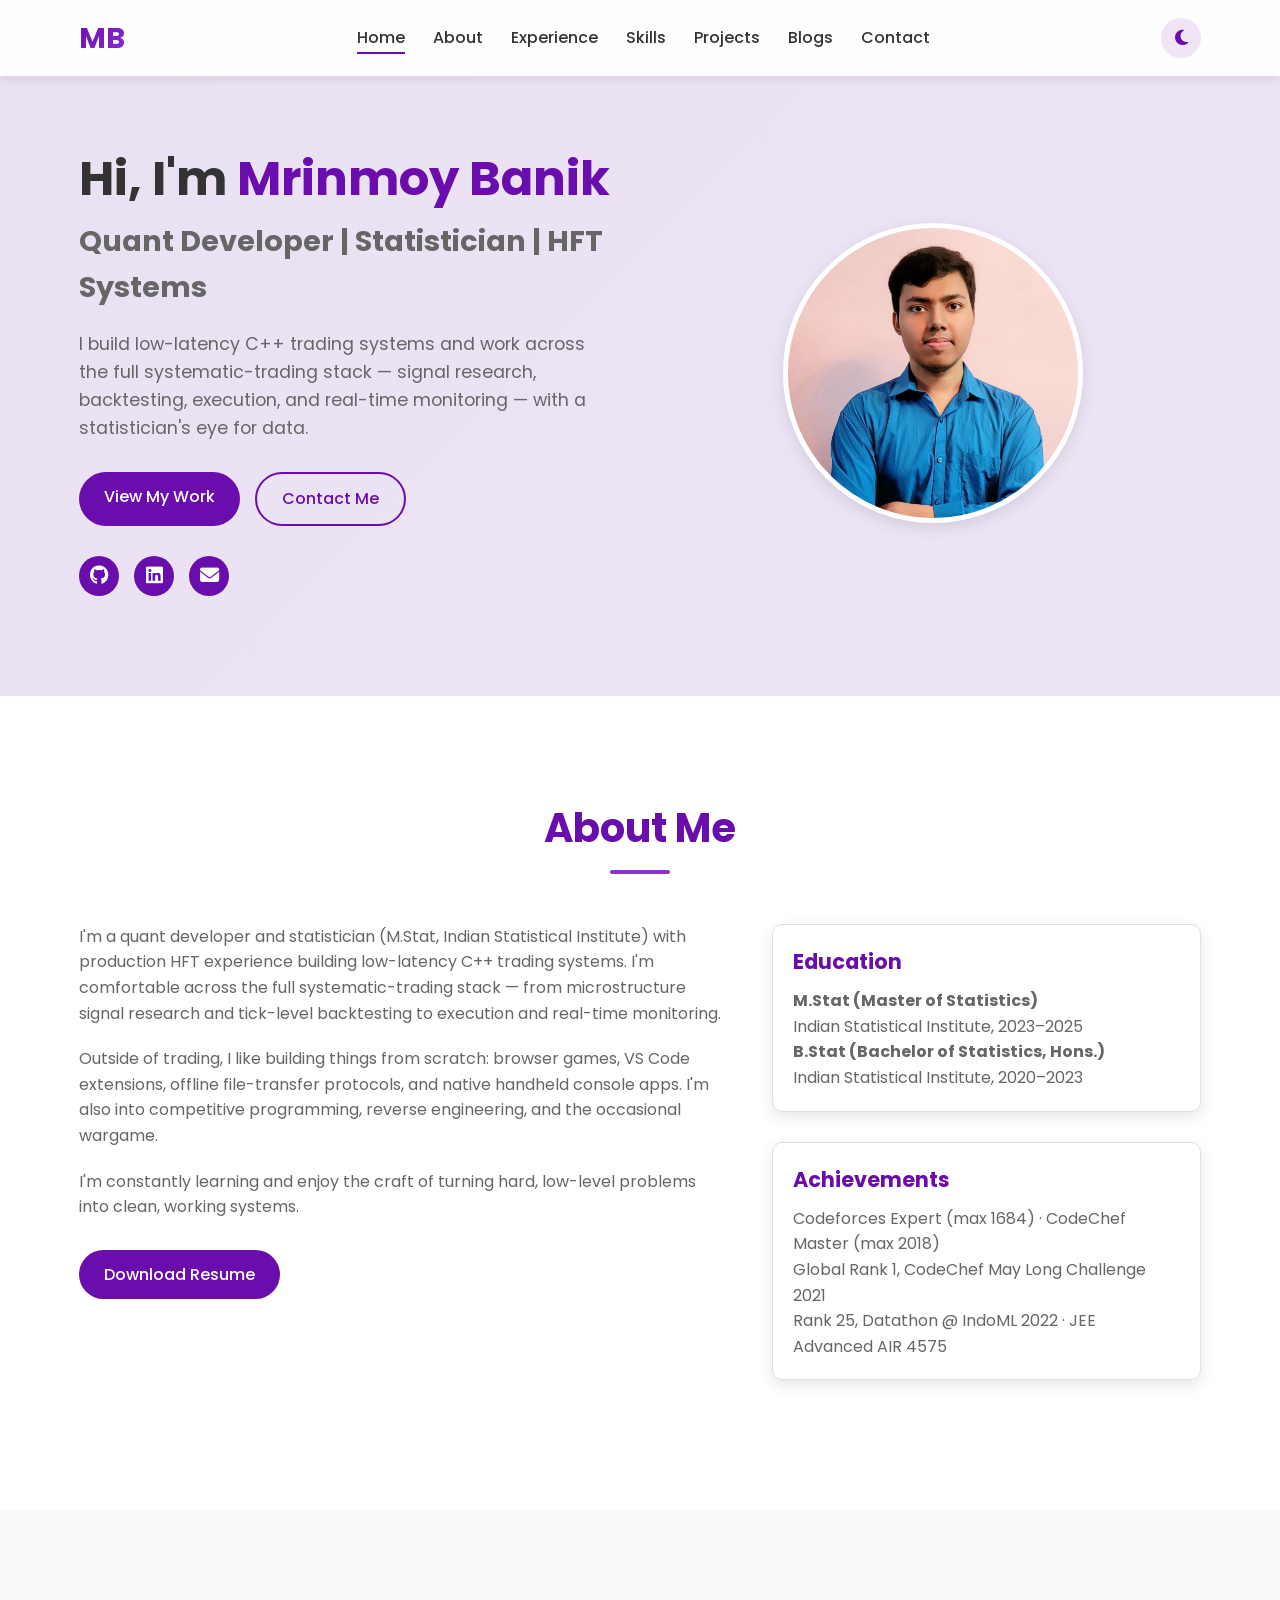
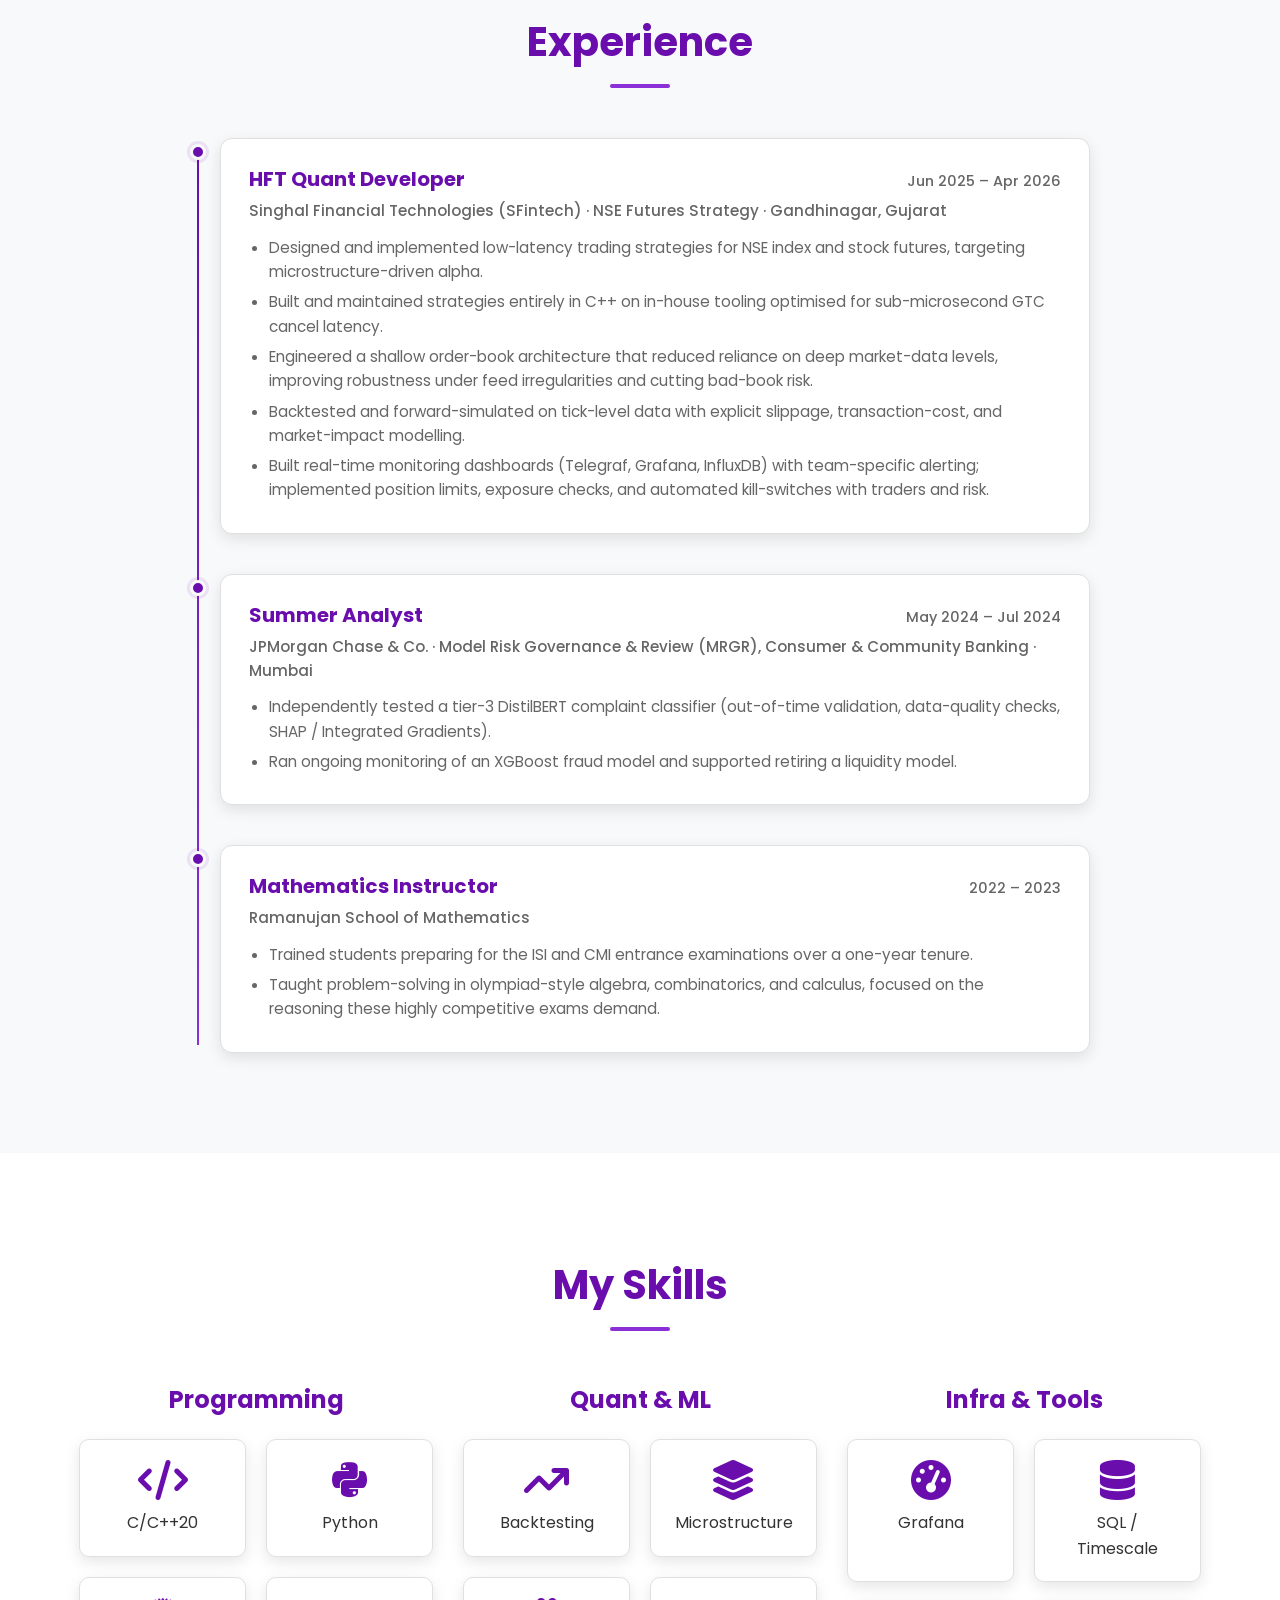
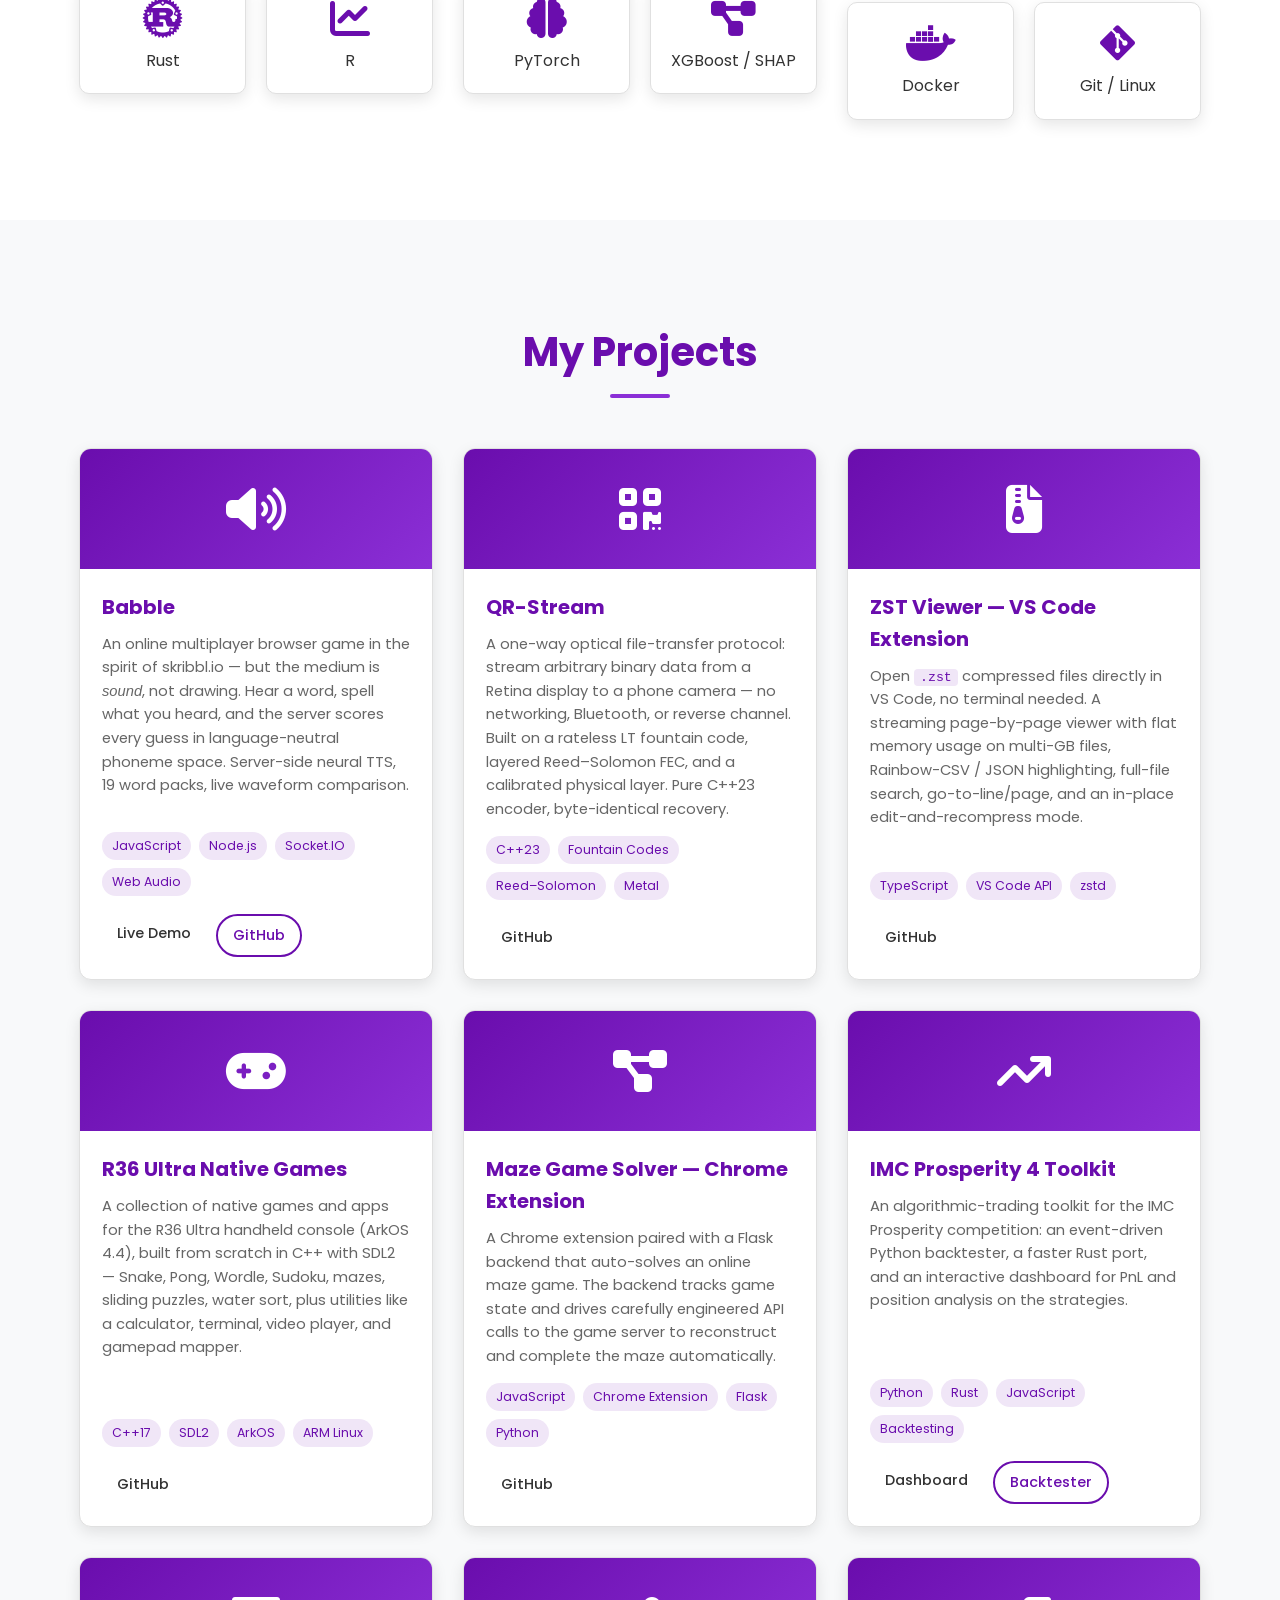
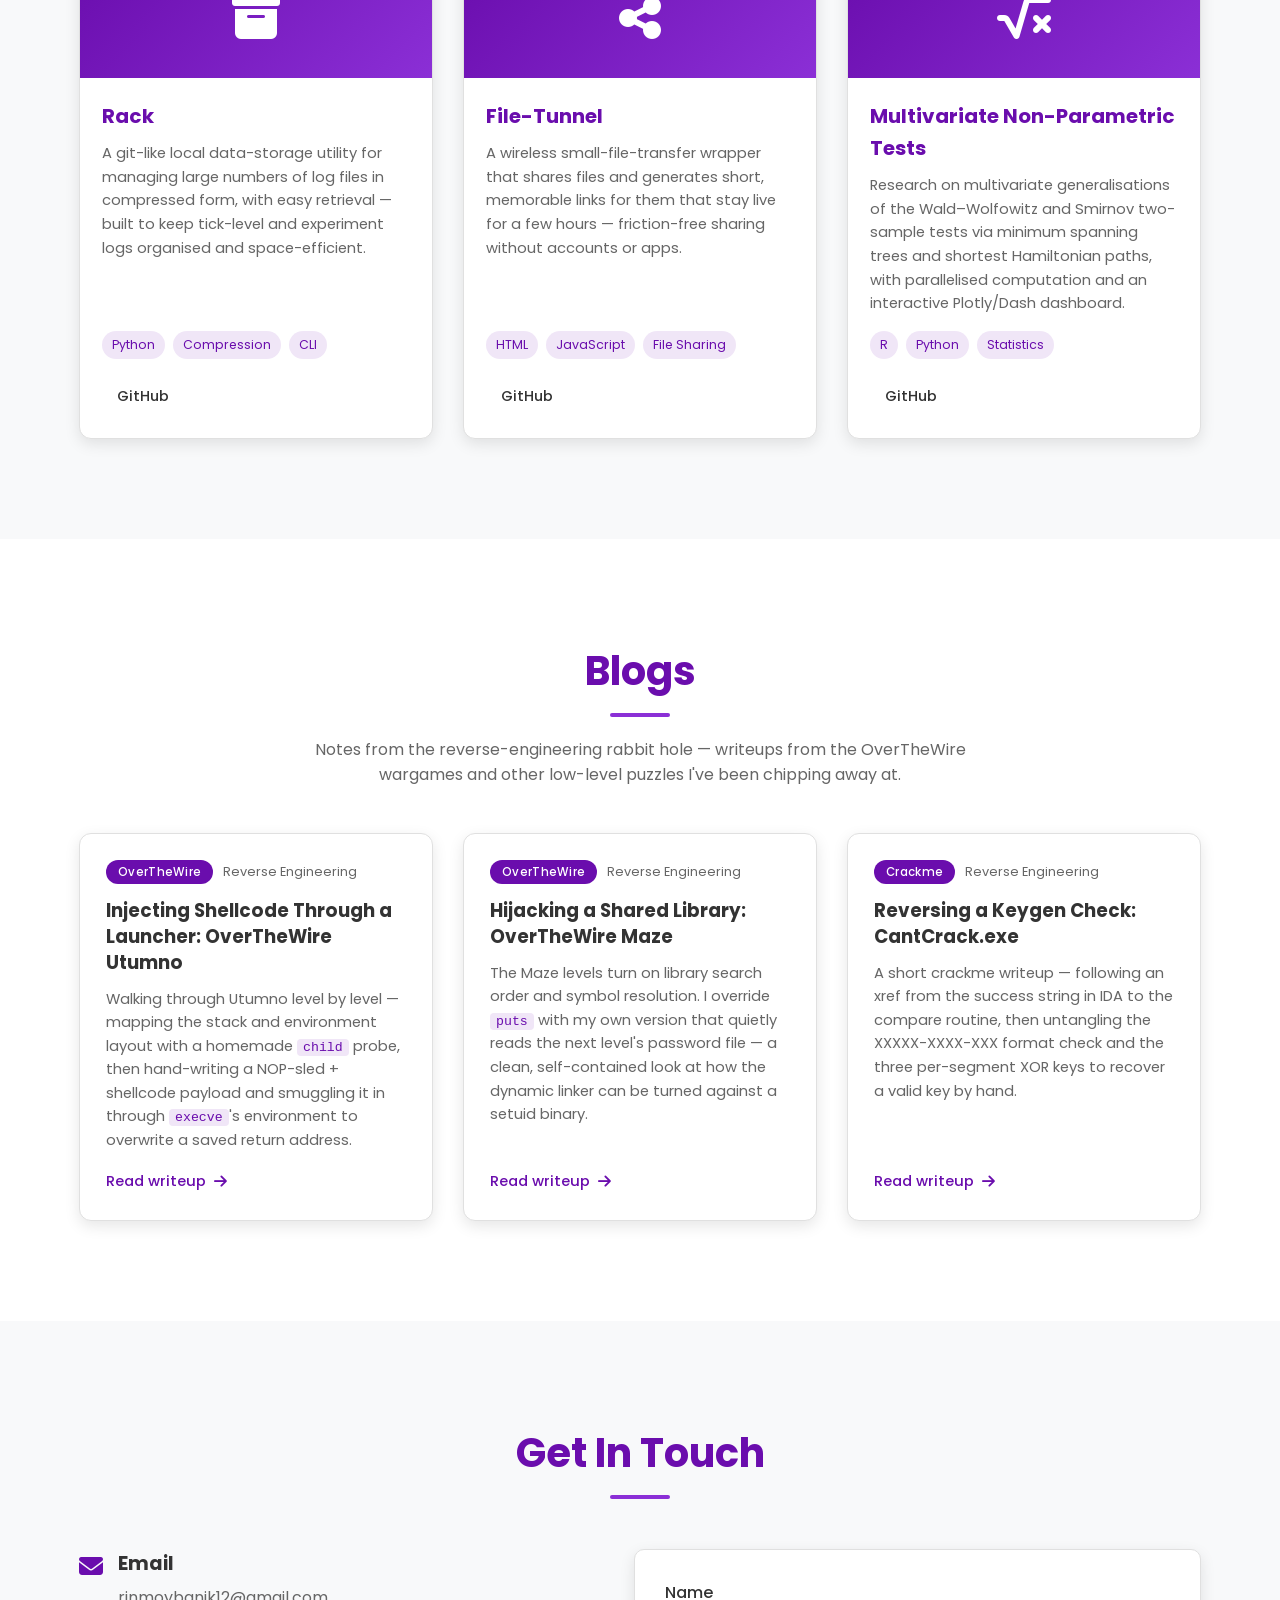
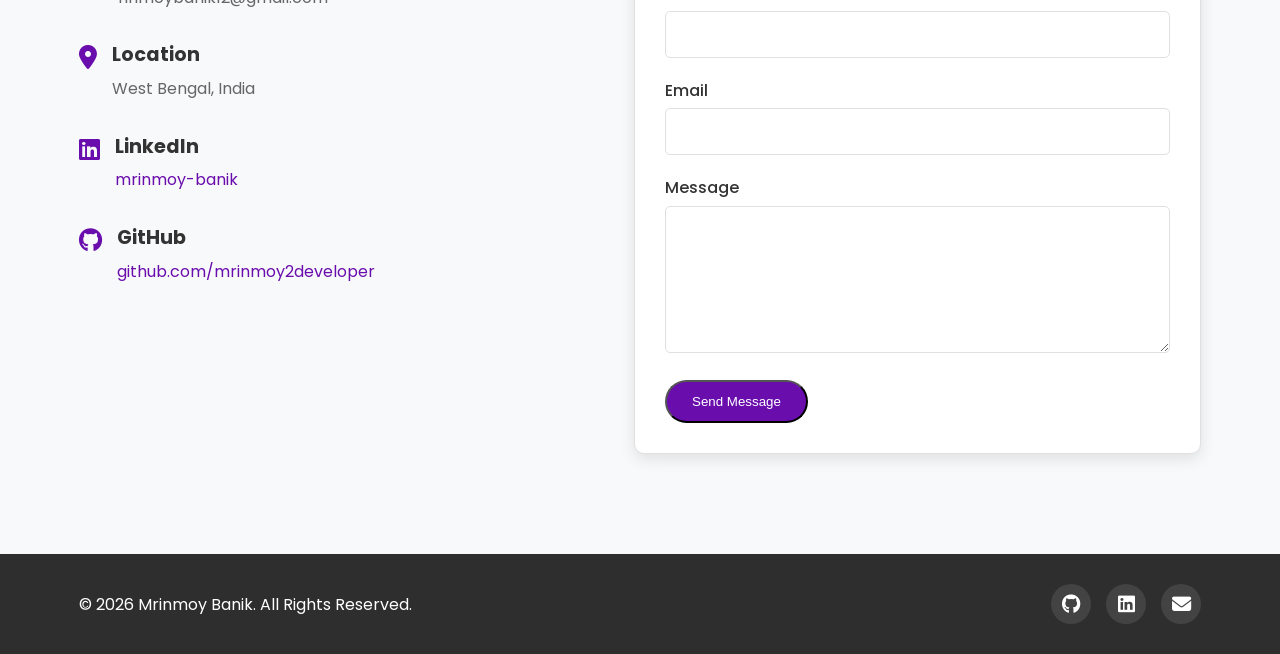
==== commit 63f3083c: "Add Ramanujan School of Mathematics teaching experience (2022-2023) Co-Authored-By: Claude Opus 4.8 " ====
--- a/index.html
+++ b/index.html
@@ -139,6 +139,20 @@
                         </ul>
                     </div>
                 </div>
+                <div class="timeline-item">
+                    <div class="timeline-dot"></div>
+                    <div class="timeline-content">
+                        <div class="timeline-head">
+                            <h3>Mathematics Instructor</h3>
+                            <span class="timeline-date">2022 – 2023</span>
+                        </div>
+                        <p class="timeline-company">Ramanujan School of Mathematics</p>
+                        <ul>
+                            <li>Trained students preparing for the ISI and CMI entrance examinations over a one-year tenure.</li>
+                            <li>Taught problem-solving in olympiad-style algebra, combinatorics, and calculus, focused on the reasoning these highly competitive exams demand.</li>
+                        </ul>
+                    </div>
+                </div>
             </div>
         </div>
     </section>
